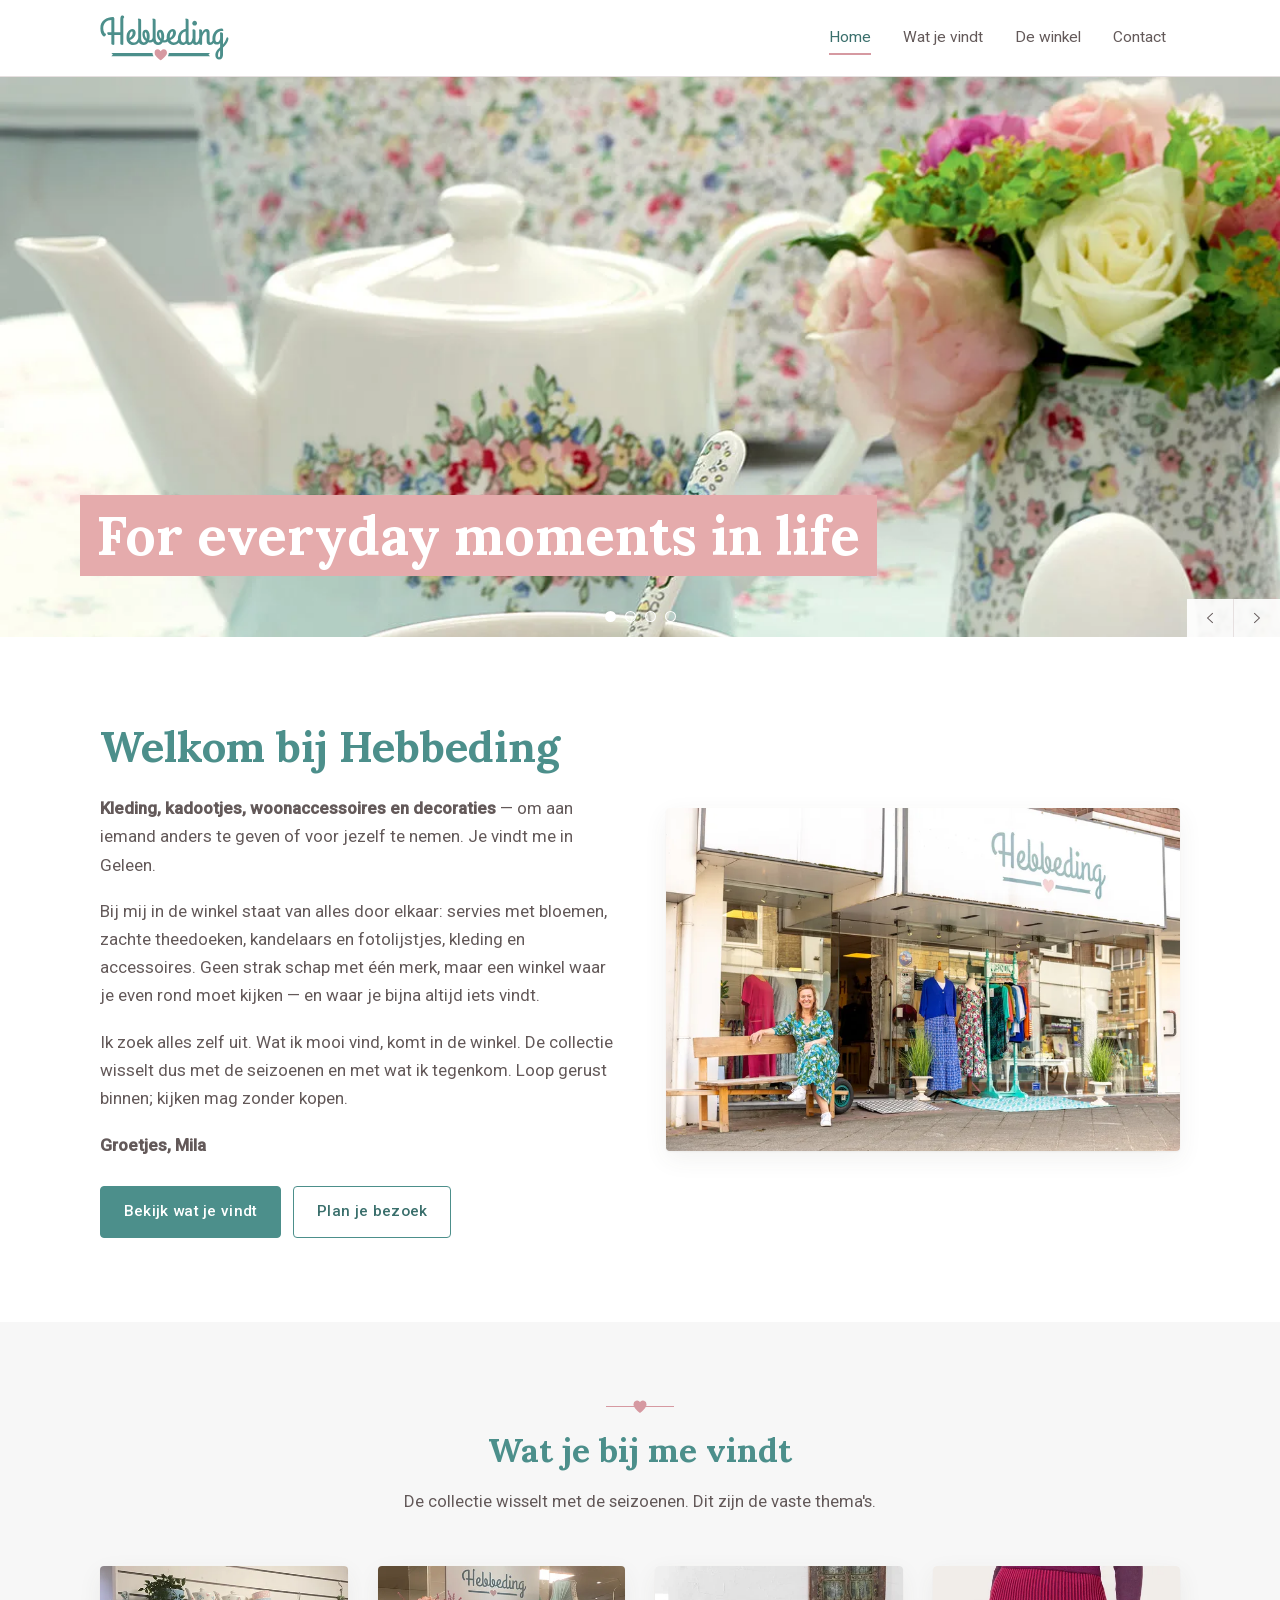
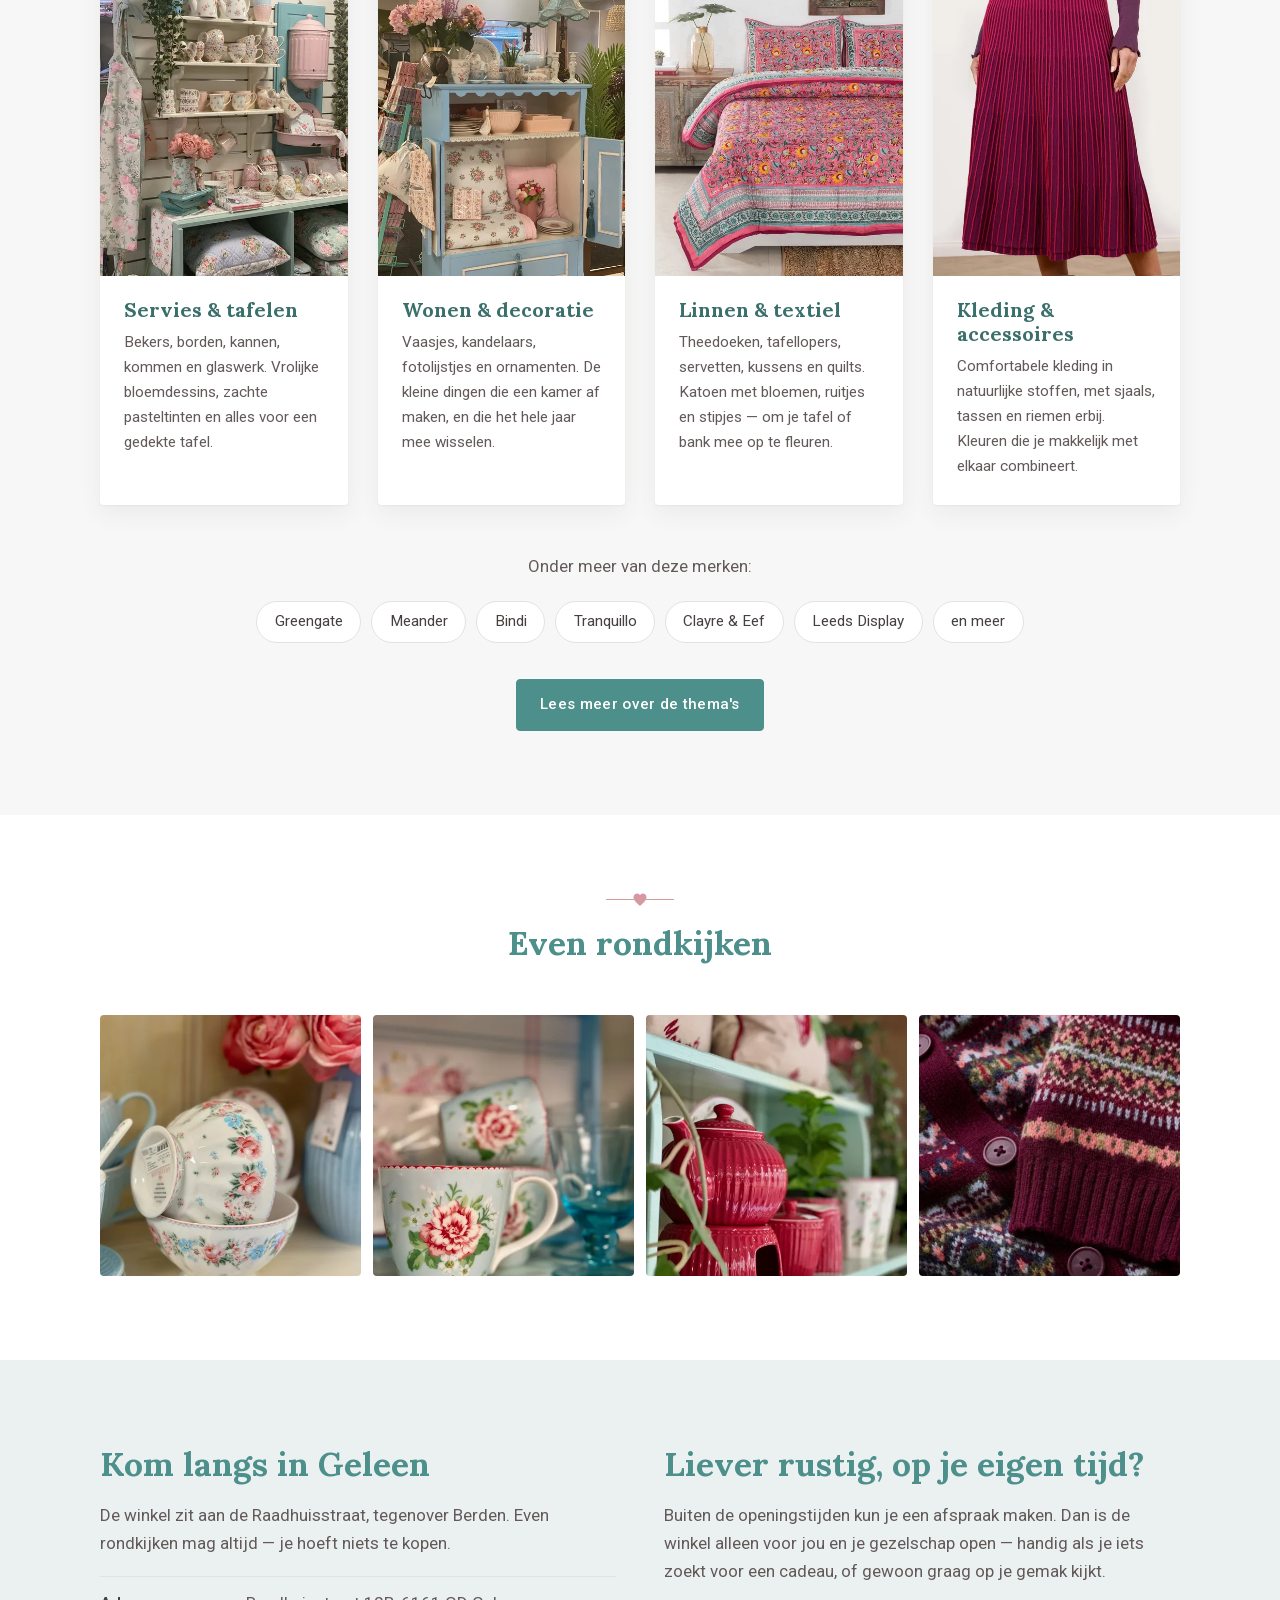
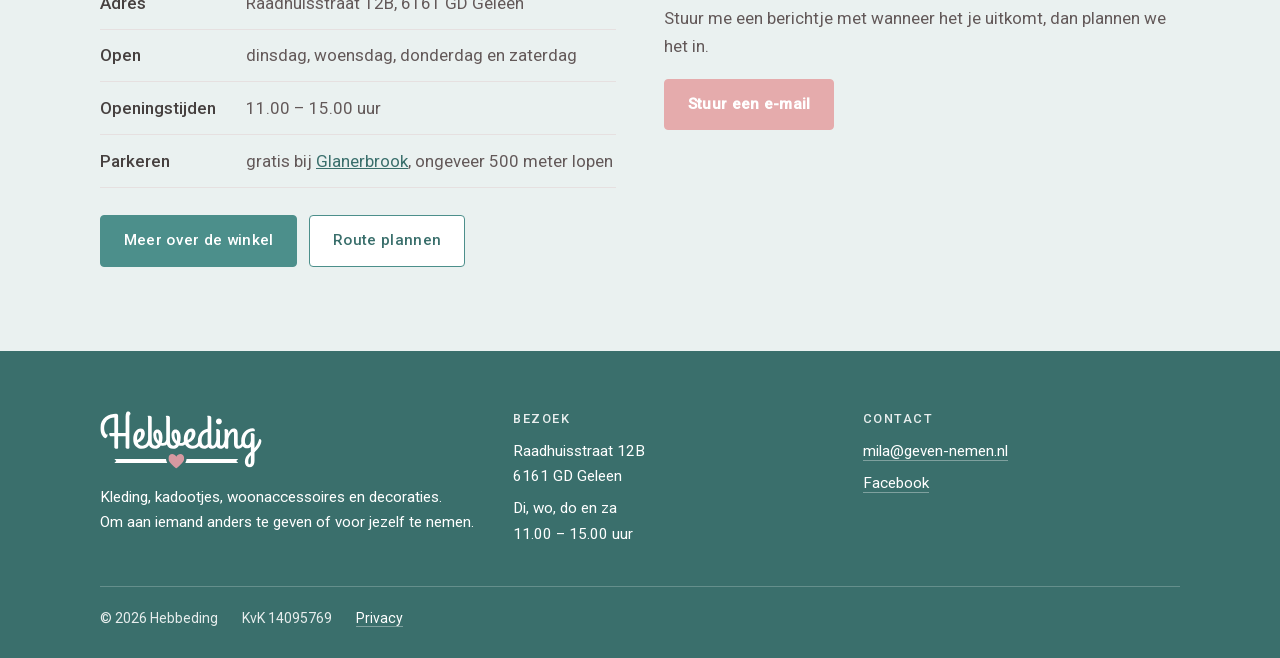
==== index.html @ 71a29a8f "Foto's uit de huidige winkel De foto van het oude pand is weg. In plaats daarvan de gevel met het He" ====
<!DOCTYPE html>
<html lang="nl">
<head>
<meta charset="utf-8">
<meta name="viewport" content="width=device-width, initial-scale=1">
<title>Hebbeding — cadeaus, wonen en kleding in Geleen</title>
<meta name="description" content="Hebbeding in Geleen: kleding, kadootjes, woonaccessoires en decoraties. Om aan iemand anders te geven of voor jezelf te nemen. Open dinsdag, woensdag, donderdag en zaterdag.">
<link rel="canonical" href="https://hebbeding.nu/">

<link rel="icon" href="assets/img/favicon.png" sizes="any">
<link rel="apple-touch-icon" href="assets/img/apple-touch-icon.png">
<meta name="theme-color" content="#4c8f8b">

<meta property="og:type" content="website">
<meta property="og:site_name" content="Hebbeding">
<meta property="og:locale" content="nl_NL">
<meta property="og:title" content="Hebbeding — cadeaus, wonen en kleding in Geleen">
<meta property="og:description" content="Kleding, kadootjes, woonaccessoires en decoraties. Om aan iemand anders te geven of voor jezelf te nemen.">
<meta property="og:url" content="https://hebbeding.nu/">
<meta property="og:image" content="https://hebbeding.nu/assets/img/og-image.jpg">
<meta name="twitter:card" content="summary_large_image">

<link rel="preload" href="assets/fonts/lora-latin.woff2" as="font" type="font/woff2" crossorigin>
<link rel="preload" href="assets/fonts/roboto-latin.woff2" as="font" type="font/woff2" crossorigin>
<link rel="stylesheet" href="assets/css/style.css">
</head>
<body>

<a class="overslaan" href="#inhoud">Naar de inhoud</a>

<header class="site-header">
  <div class="wrap header-inner">
    <a class="logo" href="index.html">
      <img src="assets/img/logo.svg" width="129" height="46" alt="Hebbeding">
    </a>

    <button class="menu-knop" type="button" aria-expanded="false" aria-controls="hoofdmenu">
      <svg width="26" height="26" viewBox="0 0 26 26" fill="none" stroke="currentColor" stroke-width="1.8" aria-hidden="true">
        <path d="M4 7h18M4 13h18M4 19h18"/>
      </svg>
      <span class="sr-only">Menu</span>
    </button>

    <nav class="hoofdmenu" id="hoofdmenu" aria-label="Hoofdmenu">
      <ul>
        <li><a href="index.html" aria-current="page">Home</a></li>
        <li><a href="themas.html">Wat je vindt</a></li>
        <li><a href="winkel.html">De winkel</a></li>
        <li><a href="winkel.html#contact">Contact</a></li>
      </ul>
    </nav>
  </div>
</header>

<main id="inhoud">

  <!-- ============ Carrousel ============ -->
  <section class="carrousel" id="carrousel" aria-label="Sfeerbeelden uit de winkel">
    <div class="carrousel__spoor">
      <div class="carrousel__dia is-actief" aria-hidden="false">
        <img src="assets/img/dia1-1240.webp"
             srcset="assets/img/dia1-640.webp 640w,
                     assets/img/dia1-1000.webp 1000w,
                     assets/img/dia1-1240.webp 1240w"
             sizes="100vw" width="1240" height="560" fetchpriority="high"
             alt="Theepot en kan met bloemdessin, met rozen op tafel">
        <div class="carrousel__tekst"><div>
          <p class="carrousel__uitspraak">For everyday moments in life</p>
        </div></div>
      </div>
      <div class="carrousel__dia" aria-hidden="true">
        <img src="assets/img/dia2-1240.webp"
             srcset="assets/img/dia2-640.webp 640w,
                     assets/img/dia2-1000.webp 1000w,
                     assets/img/dia2-1240.webp 1240w"
             sizes="100vw" width="1240" height="560"
             alt="Bed met een quilt vol roze bloemen, met bijpassende kussens">
        <div class="carrousel__tekst"><div>
          <p class="carrousel__uitspraak">Slow down time</p>
        </div></div>
      </div>
      <div class="carrousel__dia" aria-hidden="true">
        <img src="assets/img/dia3-1240.webp"
             srcset="assets/img/dia3-640.webp 640w,
                     assets/img/dia3-1000.webp 1000w,
                     assets/img/dia3-1240.webp 1240w"
             sizes="100vw" width="1240" height="560"
             alt="Gedekte tafel met bloemenservies, glazen en een theepot">
        <div class="carrousel__tekst"><div>
          <p class="carrousel__uitspraak">Inspire love and sharing</p>
        </div></div>
      </div>
      <div class="carrousel__dia" aria-hidden="true">
        <img src="assets/img/dia4-1240.webp"
             srcset="assets/img/dia4-640.webp 640w,
                     assets/img/dia4-1000.webp 1000w,
                     assets/img/dia4-1240.webp 1240w"
             sizes="100vw" width="1240" height="560"
             alt="Theepot en beker met rozen tussen bloeiende rozen in de tuin">
        <div class="carrousel__tekst"><div>
          <p class="carrousel__uitspraak">Made with love</p>
        </div></div>
      </div>
    </div>

    <div class="carrousel__bolletjes" role="tablist" aria-label="Kies een beeld"></div>

    <div class="carrousel__knoppen">
      <button class="carrousel__knop" type="button" data-carrousel="vorige">
        <svg viewBox="0 0 32 32" aria-hidden="true"><path d="M24.333 28.205l-1.797 1.684L7.666 16l14.87-13.889 1.797 1.675L11.269 16z"/></svg>
        <span class="sr-only">Vorige</span>
      </button>
      <button class="carrousel__knop" type="button" data-carrousel="volgende">
        <svg viewBox="0 0 32 32" aria-hidden="true"><path d="M7.667 3.795l1.797-1.684L24.334 16 9.464 29.889l-1.797-1.675L20.731 16z"/></svg>
        <span class="sr-only">Volgende</span>
      </button>
    </div>
  </section>
  <!-- ============ Welkom ============ -->
  <section class="sectie sectie--wit">
    <div class="wrap">
      <div class="duo">
        <div class="duo-tekst">
          <h1>Welkom bij Hebbeding</h1>
          <p><strong>Kleding, kadootjes, woonaccessoires en decoraties</strong> — om aan
             iemand anders te geven of voor jezelf te nemen. Je vindt me in Geleen.</p>
          <p>Bij mij in de winkel staat van alles door elkaar: servies met bloemen,
             zachte theedoeken, kandelaars en fotolijstjes, kleding en accessoires.
             Geen strak schap met één merk, maar een winkel waar je even rond moet
             kijken — en waar je bijna altijd iets vindt.</p>
          <p>Ik zoek alles zelf uit. Wat ik mooi vind, komt in de winkel. De
             collectie wisselt dus met de seizoenen en met wat ik tegenkom.
             Loop gerust binnen; kijken mag zonder kopen.</p>
          <p><strong>Groetjes, Mila</strong></p>
          <div class="knoppenrij" style="margin-top: 1.6em;">
            <a class="knop" href="themas.html">Bekijk wat je vindt</a>
            <a class="knop knop--licht" href="winkel.html">Plan je bezoek</a>
          </div>
        </div>
        <div class="duo-beeld">
          <img src="assets/img/winkel-gevel-800.webp"
               srcset="assets/img/winkel-gevel-480.webp 480w,
                       assets/img/winkel-gevel-800.webp 800w,
                       assets/img/winkel-gevel-1240.webp 1240w"
               sizes="(min-width: 781px) 45vw, 92vw" width="800" height="533" loading="lazy"
               alt="De winkel van buiten, met Hebbeding boven de etalage en Mila op het bankje ervoor">
        </div>
      </div>
    </div>
  </section>

  <!-- ============ Thema's ============ -->
  <section class="sectie">
    <div class="wrap">
      <div class="sectie-kop">
        <span class="streep"></span>
        <h2>Wat je bij me vindt</h2>
        <p>De collectie wisselt met de seizoenen. Dit zijn de vaste thema's.</p>
      </div>

      <div class="themas">
        <article class="thema">
          <img src="assets/img/thema-servies-800.webp"
               srcset="assets/img/thema-servies-480.webp 480w, assets/img/thema-servies-800.webp 800w"
               sizes="(min-width: 1000px) 260px, (min-width: 600px) 45vw, 92vw"
               width="800" height="1000" loading="lazy"
               alt="Schappen vol servies in de winkel: bekers, kannen, schalen en schorten">
          <div class="thema-tekst">
            <h3>Servies &amp; tafelen</h3>
            <p>Bekers, borden, kannen, kommen en glaswerk. Vrolijke bloemdessins,
               zachte pasteltinten en alles voor een gedekte tafel.</p>
          </div>
        </article>

        <article class="thema">
          <img src="assets/img/thema-wonen-800.webp"
               srcset="assets/img/thema-wonen-480.webp 480w, assets/img/thema-wonen-800.webp 800w"
               sizes="(min-width: 1000px) 260px, (min-width: 600px) 45vw, 92vw"
               width="800" height="1000" loading="lazy"
               alt="Lichtblauw kastje met kussens, servies en een boeket bloemen">
          <div class="thema-tekst">
            <h3>Wonen &amp; decoratie</h3>
            <p>Vaasjes, kandelaars, fotolijstjes en ornamenten. De kleine dingen
               die een kamer af maken, en die het hele jaar mee wisselen.</p>
          </div>
        </article>

        <article class="thema">
          <img src="assets/img/thema-textiel-800.webp"
               srcset="assets/img/thema-textiel-480.webp 480w, assets/img/thema-textiel-800.webp 800w"
               sizes="(min-width: 1000px) 260px, (min-width: 600px) 45vw, 92vw"
               width="800" height="1000" loading="lazy"
               alt="Bed met een quilt vol roze bloemen, met bijpassende kussens">
          <div class="thema-tekst">
            <h3>Linnen &amp; textiel</h3>
            <p>Theedoeken, tafellopers, servetten, kussens en quilts. Katoen met
               bloemen, ruitjes en stipjes — om je tafel of bank mee op te fleuren.</p>
          </div>
        </article>

        <article class="thema">
          <img src="assets/img/thema-kleding-800.webp"
               srcset="assets/img/thema-kleding-480.webp 480w, assets/img/thema-kleding-800.webp 800w"
               sizes="(min-width: 1000px) 260px, (min-width: 600px) 45vw, 92vw"
               width="800" height="1000" loading="lazy"
               alt="Lange bordeauxrode plissérok met een trui erboven">
          <div class="thema-tekst">
            <h3>Kleding &amp; accessoires</h3>
            <p>Comfortabele kleding in natuurlijke stoffen, met sjaals, tassen en
               riemen erbij. Kleuren die je makkelijk met elkaar combineert.</p>
          </div>
        </article>
      </div>

      <div class="sectie-kop" style="margin-top: 48px; margin-bottom: 20px;">
        <p>Onder meer van deze merken:</p>
      </div>
      <ul class="merken">
        <li>Greengate</li>
        <li>Meander</li>
        <li>Bindi</li>
        <li>Tranquillo</li>
        <li>Clayre &amp; Eef</li>
        <li>Leeds Display</li>
        <li>en meer</li>
      </ul>

      <p class="midden" style="margin-top: 36px;">
        <a class="knop" href="themas.html">Lees meer over de thema's</a>
      </p>
    </div>
  </section>

  <!-- ============ Sfeerstrip ============ -->
  <section class="sectie sectie--wit">
    <div class="wrap">
      <div class="sectie-kop">
        <span class="streep"></span>
        <h2>Even rondkijken</h2>
      </div>
      <div class="strip">
        <img src="assets/img/sfeer-kommen-800.webp"
             srcset="assets/img/sfeer-kommen-480.webp 480w, assets/img/sfeer-kommen-800.webp 800w"
             sizes="(min-width: 900px) 260px, 45vw" width="800" height="800" loading="lazy"
             alt="Kommen met een rozendessin op een schap in de winkel">
        <img src="assets/img/sfeer-kopje-800.webp"
             srcset="assets/img/sfeer-kopje-480.webp 480w, assets/img/sfeer-kopje-800.webp 800w"
             sizes="(min-width: 900px) 260px, 45vw" width="800" height="800" loading="lazy"
             alt="Beker met een grote roos erop, naast blauw glaswerk">
        <img src="assets/img/sfeer-theepot-800.webp"
             srcset="assets/img/sfeer-theepot-480.webp 480w, assets/img/sfeer-theepot-800.webp 800w"
             sizes="(min-width: 900px) 260px, 45vw" width="800" height="800" loading="lazy"
             alt="Felroze theepot op een schap, met een plant ernaast">
        <img src="assets/img/sfeer-vest-800.webp"
             srcset="assets/img/sfeer-vest-480.webp 480w, assets/img/sfeer-vest-800.webp 800w"
             sizes="(min-width: 900px) 260px, 45vw" width="800" height="800" loading="lazy"
             alt="Gebreid vest in bordeaux met een gekleurd Noors motief">
      </div>
    </div>
  </section>

  <!-- ============ Bezoek ============ -->
  <section class="sectie sectie--groen" id="bezoek">
    <div class="wrap">
      <div class="bezoek">
        <div>
          <h2>Kom langs in Geleen</h2>
          <p>De winkel zit aan de Raadhuisstraat, tegenover Berden. Even rondkijken
             mag altijd — je hoeft niets te kopen.</p>
          <ul class="gegevens">
            <li><b>Adres</b> <span>Raadhuisstraat 12B, 6161 GD Geleen</span></li>
            <li><b>Open</b> <span>dinsdag, woensdag, donderdag en zaterdag</span></li>
            <li><b>Openingstijden</b> <span>11.00 – 15.00 uur</span></li>
            <li><b>Parkeren</b> <span>gratis bij
                <a href="https://www.google.com/maps/search/?api=1&amp;query=50.966081%2C5.831858"
                   target="_blank" rel="noopener">Glanerbrook</a>,
                ongeveer 500 meter lopen</span></li>
          </ul>
          <div class="knoppenrij">
            <a class="knop" href="winkel.html">Meer over de winkel</a>
            <a class="knop knop--licht" href="https://www.google.com/maps/search/?api=1&amp;query=Raadhuisstraat+12B+6161+GD+Geleen"
               target="_blank" rel="noopener">Route plannen</a>
          </div>
        </div>

        <div>
          <h2>Liever rustig, op je eigen tijd?</h2>
          <p>Buiten de openingstijden kun je een afspraak maken. Dan is de winkel
             alleen voor jou en je gezelschap open — handig als je iets zoekt voor
             een cadeau, of gewoon graag op je gemak kijkt.</p>
          <p>Stuur me een berichtje met wanneer het je uitkomt, dan plannen we het in.</p>
          <div class="knoppenrij">
            <a class="knop knop--roze" href="mailto:mila@geven-nemen.nl">Stuur een e-mail</a>
          </div>
        </div>
      </div>
    </div>
  </section>

</main>

<footer class="site-footer">
  <div class="wrap">
    <div class="footer-grid">
      <div>
        <p class="footer-logo">
          <img src="assets/img/logo-wit.svg" width="162" height="58" alt="Hebbeding">
        </p>
        <p>Kleding, kadootjes, woonaccessoires en decoraties.<br>
           Om aan iemand anders te geven of voor jezelf te nemen.</p>
      </div>

      <div>
        <h2>Bezoek</h2>
        <ul>
          <li>Raadhuisstraat 12B<br>6161 GD Geleen</li>
          <li>Di, wo, do en za<br>11.00 – 15.00 uur</li>
        </ul>
      </div>

      <div>
        <h2>Contact</h2>
        <ul>
          <li><a href="mailto:mila@geven-nemen.nl">mila@geven-nemen.nl</a></li>
          <li><a href="https://www.facebook.com/webshop.geven.nemen/" target="_blank" rel="noopener">Facebook</a></li>
          <!-- TODO Gerard: WhatsApp-knop. Vul het nummer in (landcode zonder + en zonder streepjes,
               bijv. 31612345678) en haal de commentaartekens weg.
          <li><a href="https://wa.me/31XXXXXXXXX">WhatsApp</a></li>
          -->
          <!-- TODO Gerard: Instagram. Vul de gebruikersnaam in en haal de commentaartekens weg.
          <li><a href="https://www.instagram.com/GEBRUIKERSNAAM/" target="_blank" rel="noopener">Instagram</a></li>
          -->
        </ul>
      </div>
    </div>

    <div class="footer-onder">
      <span>&copy; <span id="jaar">2026</span> Hebbeding</span>
      <span>KvK 14095769</span>
      <span><a href="privacy.html">Privacy</a></span>
    </div>
  </div>
</footer>

<script src="assets/js/menu.js"></script>

<script type="application/ld+json">
{
  "@context": "https://schema.org",
  "@type": "Store",
  "name": "Hebbeding",
  "description": "Kleding, kadootjes, woonaccessoires en decoraties in Geleen.",
  "url": "https://hebbeding.nu/",
  "image": "https://hebbeding.nu/assets/img/og-image.jpg",
  "logo": "https://hebbeding.nu/assets/img/logo.png",
  "email": "mila@geven-nemen.nl",
  "address": {
    "@type": "PostalAddress",
    "streetAddress": "Raadhuisstraat 12B",
    "addressLocality": "Geleen",
    "postalCode": "6161 GD",
    "addressRegion": "Limburg",
    "addressCountry": "NL"
  },
  "openingHoursSpecification": [{
    "@type": "OpeningHoursSpecification",
    "dayOfWeek": ["Tuesday", "Wednesday", "Thursday", "Saturday"],
    "opens": "11:00",
    "closes": "15:00"
  }],
  "sameAs": ["https://www.facebook.com/webshop.geven.nemen/"]
}
</script>

</body>
</html>
---- assets/css/style.css ----
/* ============================================================
   Hebbeding — stijl
   De kleuren en lettertypes staan hieronder bij elkaar.
   Wil je een kleur wijzigen? Pas hem hier één keer aan.
   ============================================================ */

:root {
  /* Merkkleuren, overgenomen uit het originele logo-bestand (fullcolor.pdf).
     Pantone 7475C = groen, Pantone 5015C = roze.
     De "donker" varianten zijn er voor tekst en knoppen: op de merkkleuren zelf
     is witte tekst te licht om goed leesbaar te zijn. */
  --groen:         #4c8f8b;   /* merkgroen — grote koppen, vlakken, het logo   */
  --groen-donker:  #3a6f6c;   /* knoppen, voettekst, links, kleine tekst       */
  --groen-licht:   #eaf1f0;
  --roze:          #d699a1;   /* merkroze — hartjes, streepjes, accenten       */
  --roze-donker:   #a85258;   /* link-hover en de focusrand                    */
  --roze-band:     #e5abac;   /* roze balk achter de uitspraken — zoals de oude winkel */
  --roze-licht:    #fbf2f3;
  --tekst:         #635959;
  --tekst-sterk:   #46403f;
  --wit:           #ffffff;
  --achtergrond:   #f7f7f7;
  --lijn:          #e6e0e0;

  --serif:  "Lora", Georgia, "Times New Roman", serif;
  --sans:   "Roboto", -apple-system, BlinkMacSystemFont, "Helvetica Neue", Arial, sans-serif;

  --breed:  1120px;
  --rand:   4px;
  --schaduw: 0 1px 2px rgba(70, 64, 63, .05), 0 8px 24px rgba(70, 64, 63, .07);
}

/* --- lettertypes (lokaal, geen externe verzoeken) --------- */
@font-face {
  font-family: 'Lora';
  font-style: normal;
  font-weight: 400 700;
  font-display: swap;
  src: url(../fonts/lora-latin-ext.woff2) format('woff2');
  unicode-range: U+0100-02BA, U+02BD-02C5, U+02C7-02CC, U+02CE-02D7, U+02DD-02FF, U+0304, U+0308, U+0329, U+1D00-1DBF, U+1E00-1E9F, U+1EF2-1EFF, U+2020, U+20A0-20AB, U+20AD-20C0, U+2113, U+2C60-2C7F, U+A720-A7FF;
}
@font-face {
  font-family: 'Lora';
  font-style: normal;
  font-weight: 400 700;
  font-display: swap;
  src: url(../fonts/lora-latin.woff2) format('woff2');
  unicode-range: U+0000-00FF, U+0131, U+0152-0153, U+02BB-02BC, U+02C6, U+02DA, U+02DC, U+0304, U+0308, U+0329, U+2000-206F, U+20AC, U+2122, U+2191, U+2193, U+2212, U+2215, U+FEFF, U+FFFD;
}
@font-face {
  font-family: 'Roboto';
  font-style: normal;
  font-weight: 400 500;
  font-display: swap;
  src: url(../fonts/roboto-latin-ext.woff2) format('woff2');
  unicode-range: U+0100-02BA, U+02BD-02C5, U+02C7-02CC, U+02CE-02D7, U+02DD-02FF, U+0304, U+0308, U+0329, U+1D00-1DBF, U+1E00-1E9F, U+1EF2-1EFF, U+2020, U+20A0-20AB, U+20AD-20C0, U+2113, U+2C60-2C7F, U+A720-A7FF;
}
@font-face {
  font-family: 'Roboto';
  font-style: normal;
  font-weight: 400 500;
  font-display: swap;
  src: url(../fonts/roboto-latin.woff2) format('woff2');
  unicode-range: U+0000-00FF, U+0131, U+0152-0153, U+02BB-02BC, U+02C6, U+02DA, U+02DC, U+0304, U+0308, U+0329, U+2000-206F, U+20AC, U+2122, U+2191, U+2193, U+2212, U+2215, U+FEFF, U+FFFD;
}

/* --- basis ------------------------------------------------ */
*, *::before, *::after { box-sizing: border-box; }

html { -webkit-text-size-adjust: 100%; scroll-behavior: smooth; }
@media (prefers-reduced-motion: reduce) { html { scroll-behavior: auto; } }

/* --- overgang tussen pagina's ------------------------------
   Kom je op een pagina, dan schuift de inhoud van onderen omhoog en
   verschijnt hij. Klik je door naar een andere pagina, dan schuift hij
   omhoog weg (dat laatste regelt menu.js). De koptekst blijft staan.
   Zonder JavaScript krijg je nog steeds de binnenkomst-animatie.
   --------------------------------------------------------- */
@keyframes pagina-erin  { from { opacity: 0; transform: translateY(24px); } }
@keyframes pagina-eruit { to   { opacity: 0; transform: translateY(-16px); } }

main { animation: pagina-erin 300ms cubic-bezier(0, 0, .2, 1) both; }
main.pagina-eruit { animation: pagina-eruit 180ms cubic-bezier(.4, 0, 1, 1) both; }

/* Wie in zijn systeem heeft staan dat animaties uit moeten: geen beweging. */
@media (prefers-reduced-motion: reduce) {
  main, main.pagina-eruit { animation: none; }
}

body {
  margin: 0;
  background: var(--achtergrond);
  color: var(--tekst);
  font-family: var(--sans);
  font-size: 17px;
  line-height: 1.65;
  -webkit-font-smoothing: antialiased;
}

img { max-width: 100%; height: auto; display: block; }

h1, h2, h3 {
  font-family: var(--serif);
  color: var(--groen);
  font-weight: 700;          /* de warme, ronde Lora — net als op de oude winkel */
  line-height: 1.2;
  margin: 0 0 .5em;
}
h1 { font-size: clamp(1.9rem, 1.35rem + 2.2vw, 2.7rem); }
h2 { font-size: clamp(1.55rem, 1.25rem + 1.3vw, 2.1rem); }
h3 { font-size: 1.25rem; color: var(--tekst-sterk); }

p { margin: 0 0 1.1em; }
p:last-child { margin-bottom: 0; }

a { color: var(--groen-donker); }
a:hover { color: var(--roze-donker); }

:focus-visible {
  outline: 3px solid var(--roze-donker);
  outline-offset: 2px;
  border-radius: 2px;
}

.wrap {
  width: 100%;
  max-width: var(--breed);
  margin-inline: auto;
  padding-inline: 20px;
}

.sr-only {
  position: absolute; width: 1px; height: 1px; padding: 0; margin: -1px;
  overflow: hidden; clip: rect(0 0 0 0); white-space: nowrap; border: 0;
}

.overslaan {
  position: absolute; left: 12px; top: -60px;
  background: var(--groen); color: #fff; padding: 10px 16px;
  border-radius: var(--rand); z-index: 100; transition: top .15s;
}
.overslaan:focus { top: 12px; color: #fff; }

/* --- knoppen ---------------------------------------------- */
.knop {
  display: inline-flex; align-items: center; gap: .5em;
  font-family: var(--sans); font-size: .95rem; font-weight: 500;
  letter-spacing: .02em;
  padding: .8em 1.5em;
  border: 1px solid var(--groen);
  border-radius: var(--rand);
  background: var(--groen);
  color: #fff;
  text-decoration: none;
  cursor: pointer;
  transition: background .15s, border-color .15s, color .15s;
}
.knop:hover { background: var(--groen-donker); border-color: var(--groen-donker); color: #fff; }

.knop--licht { background: #fff; color: var(--groen-donker); }
.knop--licht:hover { background: var(--groen-licht); color: var(--groen-donker); border-color: var(--groen-donker); }

/* Zelfde roze als de balk in de carrousel. Witte letters op dit lichte roze
   geven weinig contrast, daarom staan ze vet. */
.knop--roze {
  background: var(--roze-band);
  border-color: var(--roze-band);
  color: #fff;
  font-weight: 700;
}
.knop--roze:hover { background: #d98486; border-color: #d98486; color: #fff; }

/* --- header ----------------------------------------------- */
.site-header {
  background: var(--wit);
  border-bottom: 1px solid var(--lijn);
  position: sticky; top: 0; z-index: 50;
}
.header-inner {
  display: flex; align-items: center; justify-content: space-between;
  gap: 16px;
  min-height: 76px;
}
.logo img { width: auto; height: 46px; }

.menu-knop {
  display: none;
  background: none; border: 0; padding: 8px;
  color: var(--groen); cursor: pointer;
  font: inherit;
}
.menu-knop svg { display: block; }

.hoofdmenu ul {
  display: flex; align-items: center; gap: 4px;
  list-style: none; margin: 0; padding: 0;
}
.hoofdmenu a {
  display: block;
  padding: .6em .9em;
  color: var(--tekst);
  text-decoration: none;
  font-size: .97rem;
  border-radius: var(--rand);
  transition: color .15s, background .15s;
}
.hoofdmenu a:hover { color: var(--groen-donker); background: var(--groen-licht); }
.hoofdmenu a[aria-current="page"] { color: var(--groen-donker); position: relative; }
.hoofdmenu a[aria-current="page"]::after {
  content: "";
  position: absolute; left: .9em; right: .9em; bottom: .3em;
  height: 2px; background: var(--roze);
}

@media (max-width: 780px) {
  .menu-knop { display: block; }
  .hoofdmenu {
    display: none;
    position: absolute; left: 0; right: 0; top: 100%;
    background: var(--wit);
    border-bottom: 1px solid var(--lijn);
    box-shadow: var(--schaduw);
  }
  .hoofdmenu.open { display: block; }
  .hoofdmenu ul { flex-direction: column; align-items: stretch; gap: 0; padding: 8px 20px 16px; }
  .hoofdmenu a { padding: .85em .6em; border-bottom: 1px solid var(--lijn); border-radius: 0; }
  .hoofdmenu li:last-child a { border-bottom: 0; }
  .hoofdmenu a[aria-current="page"]::after { display: none; }
  .hoofdmenu a[aria-current="page"] { background: var(--groen-licht); }
}

/* --- carrousel -------------------------------------------
   Nagebouwd naar de diavoorstelling van de oude Shopify-winkel:
   een foto op volle breedte met de uitspraak in een roze balk.
   De balk loopt per regel mee dankzij box-decoration-break.
   --------------------------------------------------------- */
.carrousel {
  position: relative;
  background: var(--groen-licht);
  overflow: hidden;
}
.carrousel__spoor {
  position: relative;
  height: clamp(300px, 45vw, 560px);
}
.carrousel__dia {
  position: absolute; inset: 0;
  opacity: 0;
  transition: opacity .8s cubic-bezier(.44, .13, .48, .87);
  pointer-events: none;
}
.carrousel__dia.is-actief { opacity: 1; pointer-events: auto; }
.carrousel__dia img {
  width: 100%; height: 100%;
  object-fit: cover; object-position: center top;
}

/* Zonder JavaScript blijft de eerste dia gewoon staan. */
.carrousel:not(.is-klaar) .carrousel__dia:first-child { opacity: 1; }

.carrousel__tekst {
  position: absolute; left: 0; right: 0; bottom: clamp(30px, 5vw, 66px);
  padding-inline: 20px;
}
.carrousel__tekst > div { width: 100%; max-width: var(--breed); margin-inline: auto; }

.carrousel__uitspraak {
  display: inline;
  margin: 0;
  font-family: var(--serif);
  font-weight: 700;
  font-size: clamp(1.7rem, 1rem + 3vw, 3.4rem);
  line-height: 1.35;
  color: #fff;
  background-color: var(--roze-band);
  padding: .1em .3em;
  box-decoration-break: clone;
  -webkit-box-decoration-break: clone;
  opacity: 0;
  transform: translateY(40px);
  transition: opacity .6s cubic-bezier(.44, .13, .48, .87) .3s,
              transform .6s cubic-bezier(.44, .13, .48, .87) .3s;
}
.carrousel__dia.is-actief .carrousel__uitspraak { opacity: 1; transform: translateY(0); }

/* --- bediening --- */
.carrousel__knoppen { position: absolute; right: 0; bottom: 0; display: flex; }
.carrousel__knop {
  border: 0; cursor: pointer;
  background: rgba(255, 255, 255, .92);
  color: var(--tekst);
  padding: 13px 17px;
  font: inherit; line-height: 1;
  display: flex; align-items: center;
  transition: background .15s;
}
.carrousel__knop:hover { background: #fff; }
.carrousel__knop + .carrousel__knop { border-left: 1px solid var(--lijn); }
.carrousel__knop svg { display: block; width: 12px; height: 12px; fill: currentColor; }

.carrousel__bolletjes {
  position: absolute; left: 0; right: 0; bottom: 15px;
  display: flex; justify-content: center; gap: 9px;
  padding-inline: 20px;
}
.carrousel__bol {
  width: 11px; height: 11px; padding: 0;
  border: 1px solid rgba(255, 255, 255, .95);
  border-radius: 50%;
  background: rgba(255, 255, 255, .3);
  cursor: pointer;
  transition: background .15s;
}
.carrousel__bol[aria-current="true"] { background: #fff; }

@media (prefers-reduced-motion: reduce) {
  .carrousel__dia, .carrousel__uitspraak { transition: none; }
  .carrousel__uitspraak { opacity: 1; transform: none; }
}

@media (max-width: 600px) {
  .carrousel__knoppen { display: none; }
  .carrousel__bolletjes { bottom: 11px; }
}

/* --- secties ---------------------------------------------- */
.sectie { padding-block: clamp(48px, 7vw, 84px); }
section[id] { scroll-margin-top: 92px; }   /* plakkende koptekst niet over de titel */
.sectie--wit { background: var(--wit); }
.sectie--groen { background: var(--groen-licht); }
.sectie--roze { background: var(--roze-licht); }

.sectie-kop { max-width: 620px; margin: 0 auto clamp(32px, 4vw, 52px); text-align: center; }
.sectie-kop p { font-size: 1.05rem; }

.streep {
  display: block; width: 68px; height: 0; margin: 0 auto 1.4em;
  border-top: 1px solid var(--roze);
  position: relative;
}
.streep::after {
  content: "";
  position: absolute; left: 50%; top: -7px;
  width: 14px; height: 14px; margin-left: -7px;
  background: var(--roze);
  clip-path: path("M7 13.5C2.4 9.6 .5 7 .5 4.6A3.6 3.6 0 0 1 7 2.4 3.6 3.6 0 0 1 13.5 4.6C13.5 7 11.6 9.6 7 13.5Z");
}

/* --- thema's ---------------------------------------------- */
.themas {
  display: grid;
  grid-template-columns: repeat(auto-fit, minmax(240px, 1fr));
  gap: clamp(20px, 2.4vw, 30px);
}
.thema {
  background: var(--wit);
  border-radius: var(--rand);
  overflow: hidden;
  box-shadow: var(--schaduw);
  display: flex; flex-direction: column;
}
.thema img { width: 100%; aspect-ratio: 4 / 5; object-fit: cover; }
.thema-tekst { padding: 22px 24px 26px; }
.thema h3 { margin-bottom: .4em; color: var(--groen-donker); font-family: var(--serif); }
.thema p { font-size: .95rem; margin: 0; }

/* --- tekst + beeld naast elkaar --------------------------- */
.duo {
  display: grid;
  grid-template-columns: 1fr;
  gap: clamp(28px, 4vw, 56px);
  align-items: center;
}
@media (min-width: 781px) {
  .duo { grid-template-columns: 1fr 1fr; }
  .duo--omgekeerd .duo-beeld { order: 2; }
}
.duo-beeld img {
  width: 100%;
  max-height: 520px;          /* staande foto's niet te hoog laten worden */
  object-fit: cover;
  border-radius: var(--rand);
  box-shadow: var(--schaduw);
}
.duo-tekst > :last-child { margin-bottom: 0; }

/* --- fotostrip -------------------------------------------- */
.strip {
  display: grid;
  grid-template-columns: repeat(auto-fit, minmax(180px, 1fr));
  gap: 12px;
}
.strip img {
  width: 100%; aspect-ratio: 1 / 1; object-fit: cover;
  border-radius: var(--rand);
}

/* --- bezoekblok ------------------------------------------- */
.bezoek {
  display: grid; grid-template-columns: 1fr; gap: clamp(28px, 4vw, 48px);
}
@media (min-width: 781px) { .bezoek { grid-template-columns: 1fr 1fr; } }

.gegevens { list-style: none; margin: 0 0 1.6em; padding: 0; }
.gegevens li {
  display: grid; grid-template-columns: 130px 1fr; gap: 4px 16px;
  padding: .7em 0;
  border-bottom: 1px solid var(--lijn);
}
.gegevens li:first-child { border-top: 1px solid var(--lijn); }
.gegevens dt, .gegevens b {
  font-weight: 500; color: var(--tekst-sterk);
}
@media (max-width: 480px) {
  .gegevens li { grid-template-columns: 1fr; }
}

.knoppenrij { display: flex; flex-wrap: wrap; gap: 12px; }

/* --- opsomming met hartjes -------------------------------- */
.lijst { list-style: none; margin: 0 0 1.1em; padding: 0; }
.lijst li {
  position: relative; padding-left: 1.6em; margin-bottom: .45em;
}
.lijst li::before {
  content: ""; position: absolute; left: 0; top: .55em;
  width: 11px; height: 11px; background: var(--roze);
  clip-path: path("M5.5 10.6C1.9 7.5 .4 5.5 .4 3.6A2.8 2.8 0 0 1 5.5 1.9 2.8 2.8 0 0 1 10.6 3.6C10.6 5.5 9.1 7.5 5.5 10.6Z");
}

/* --- merken ----------------------------------------------- */
.merken {
  display: flex; flex-wrap: wrap; gap: 10px; justify-content: center;
  list-style: none; margin: 0; padding: 0;
}
.merken li {
  background: var(--wit);
  border: 1px solid var(--lijn);
  border-radius: 999px;
  padding: .5em 1.15em;
  font-size: .95rem;
  color: var(--tekst-sterk);
}

/* --- footer ----------------------------------------------- */
.site-footer {
  background: var(--groen-donker);
  color: #fff;
  padding-block: clamp(40px, 5vw, 60px) 28px;
  font-size: .95rem;
}
.site-footer a { color: #fff; text-decoration: none; border-bottom: 1px solid rgba(255,255,255,.35); }
.site-footer a:hover { color: #fff; border-bottom-color: #fff; }
.footer-grid {
  display: grid; grid-template-columns: 1fr; gap: 32px;
  padding-bottom: 32px;
}
@media (min-width: 640px) { .footer-grid { grid-template-columns: 1.2fr 1fr 1fr; } }
.site-footer h2 {
  font-family: var(--sans); font-size: .8rem; font-weight: 500;
  letter-spacing: .12em; text-transform: uppercase;
  color: rgba(255,255,255,.88); margin-bottom: 1em;
}
.site-footer ul { list-style: none; margin: 0; padding: 0; }
.site-footer li { margin-bottom: .5em; }
.footer-logo img { height: 58px; width: auto; margin-bottom: 16px; }
.footer-onder {
  border-top: 1px solid rgba(255,255,255,.22);
  padding-top: 20px;
  display: flex; flex-wrap: wrap; gap: 8px 24px;
  font-size: .88rem; color: rgba(255,255,255,.88);
}
.footer-onder a { color: #fff; }

/* --- losse pagina's --------------------------------------- */
.paginakop {
  background: var(--groen-licht);
  padding-block: clamp(40px, 6vw, 68px);
  text-align: center;
}
.paginakop p { max-width: 620px; margin-inline: auto; font-size: 1.05rem; }

.prose { max-width: 720px; margin-inline: auto; }
.prose h2 { margin-top: 1.8em; }
.prose h2:first-child { margin-top: 0; }
.prose h3 { margin-top: 1.6em; }
.prose ul { padding-left: 1.2em; }
.prose li { margin-bottom: .4em; }

.midden { text-align: center; }
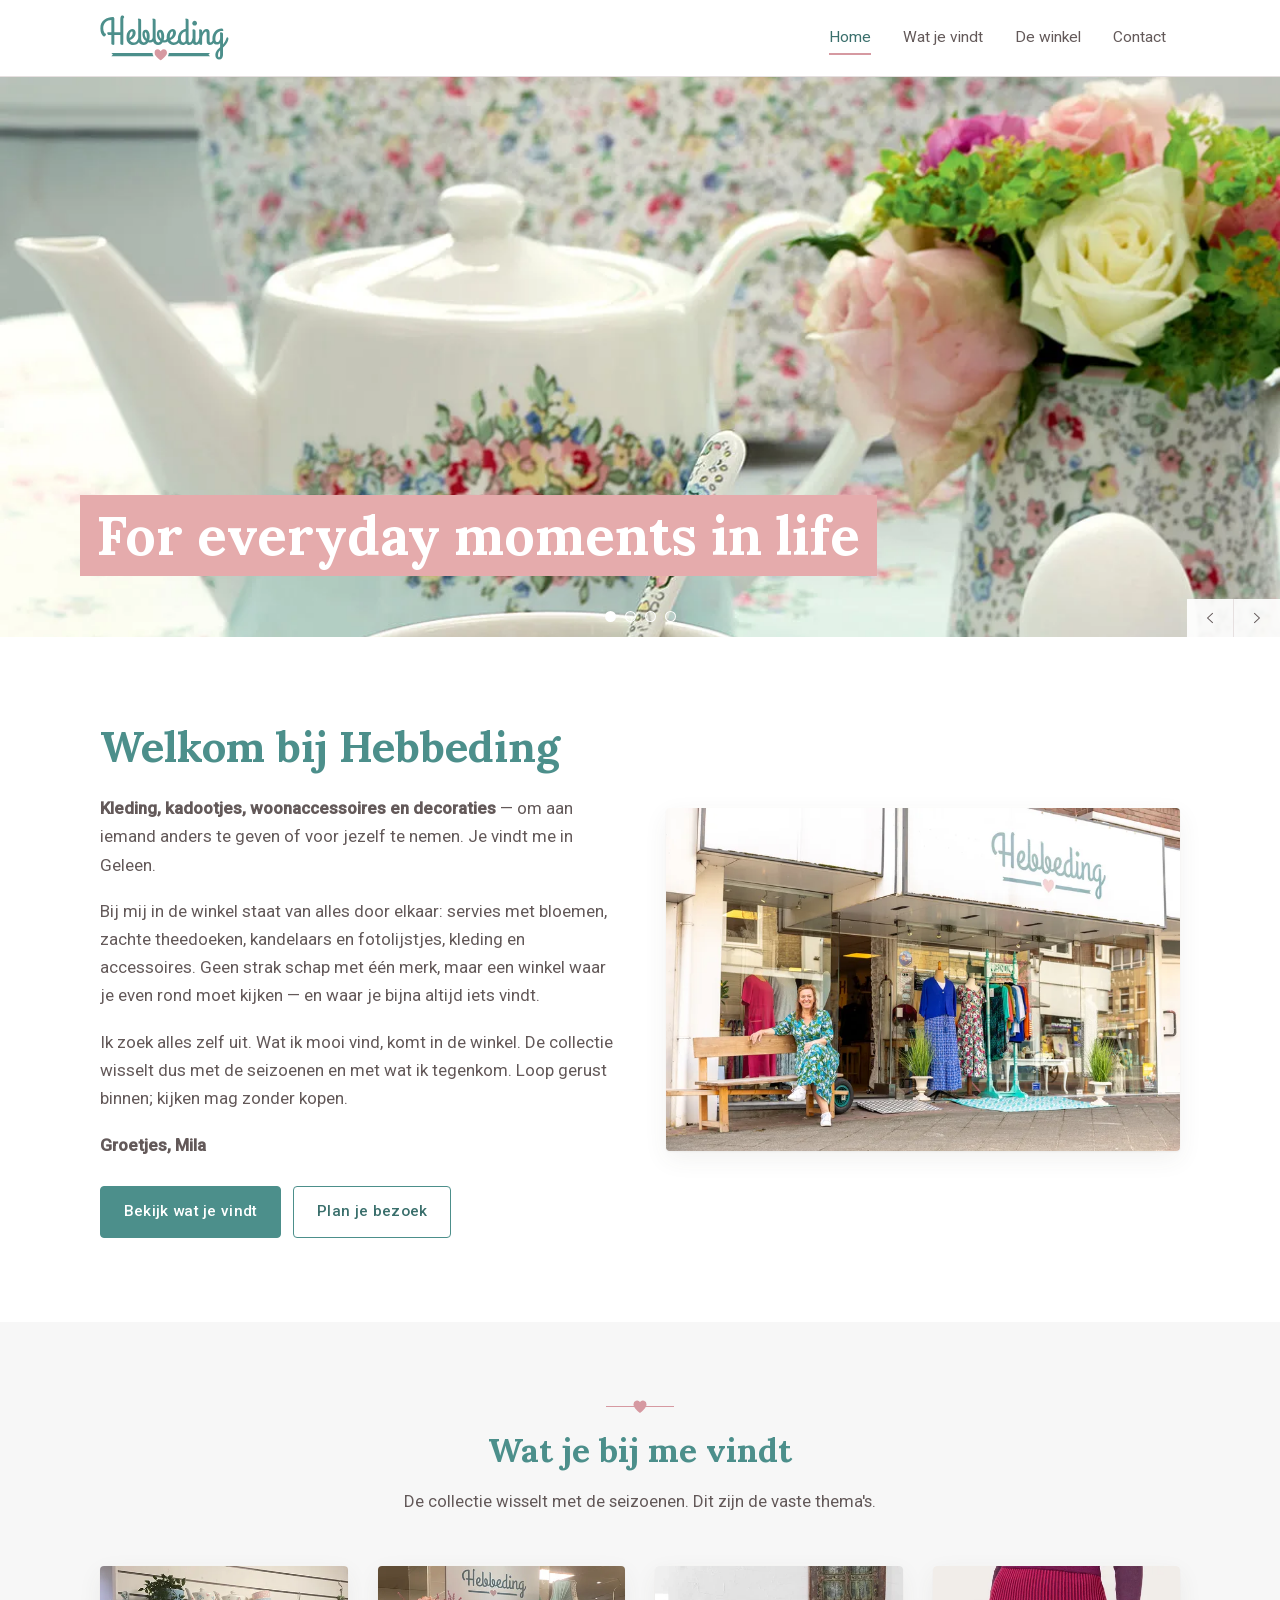
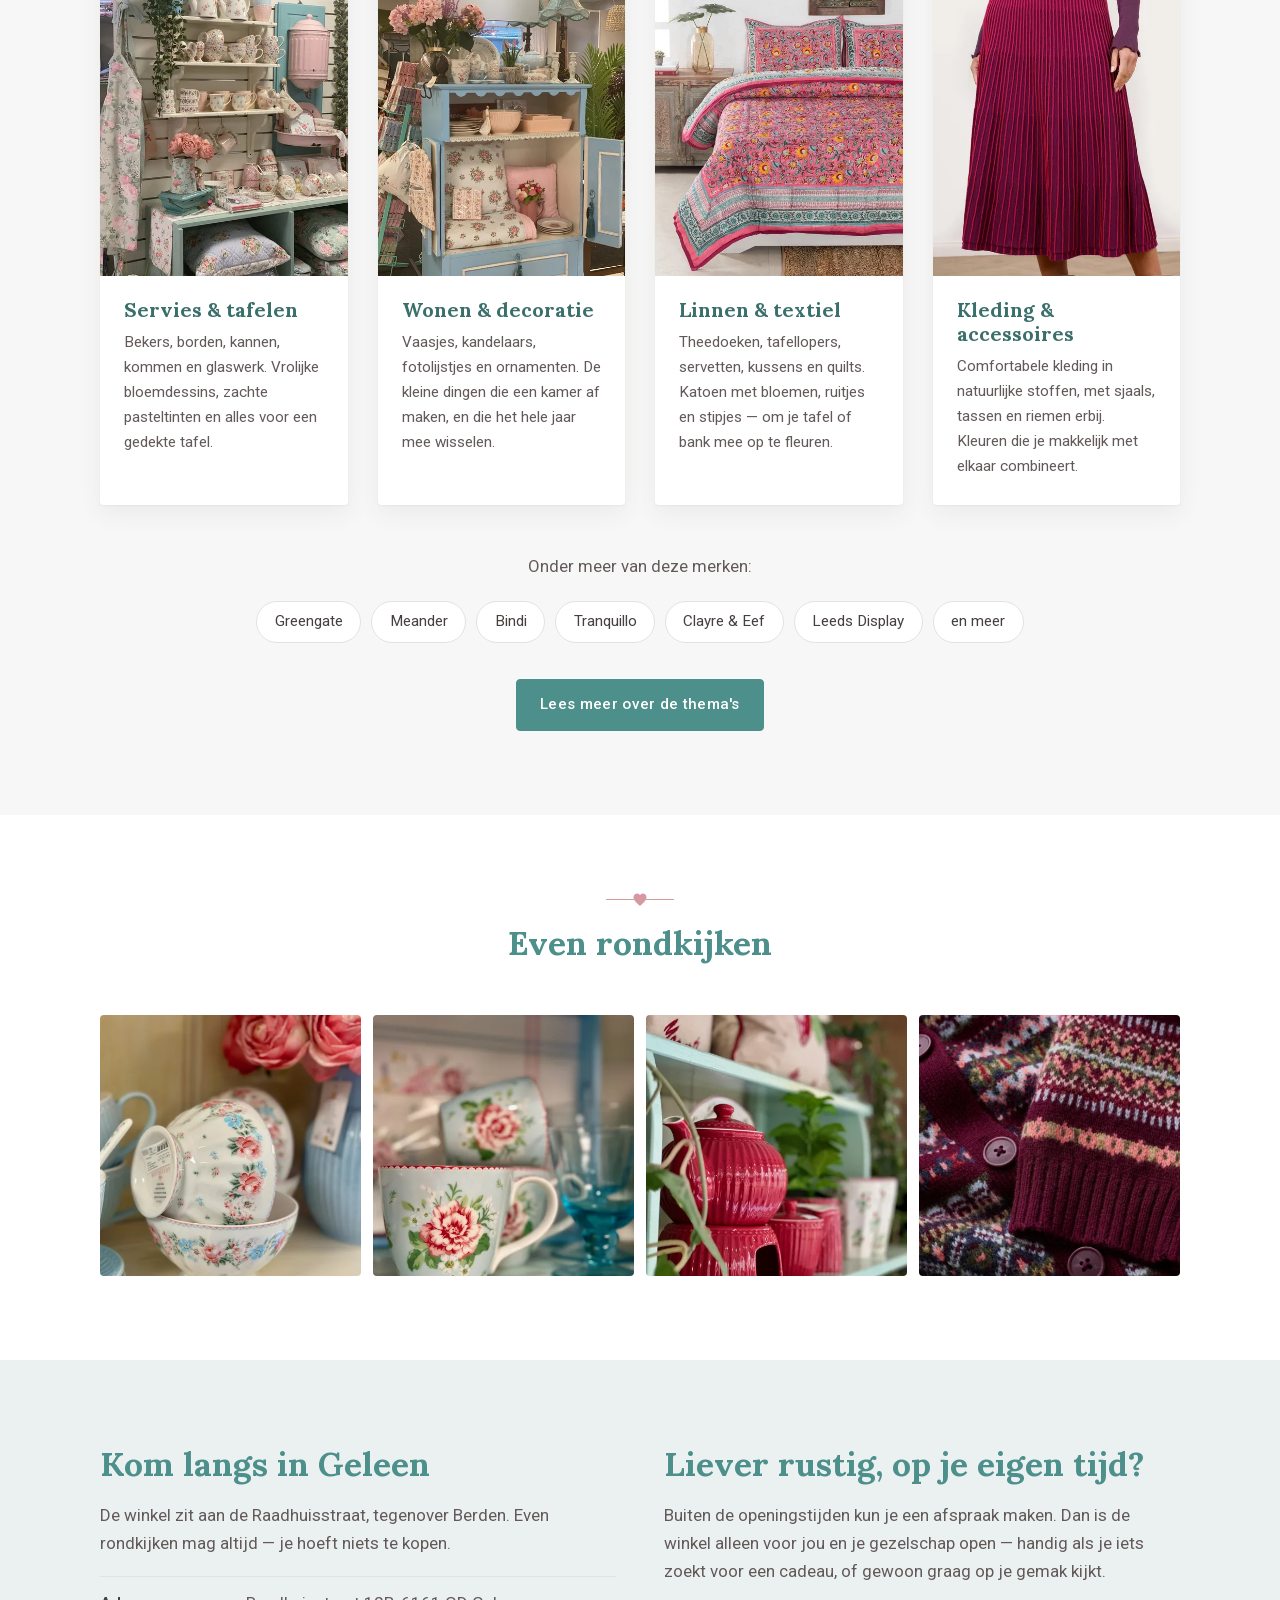
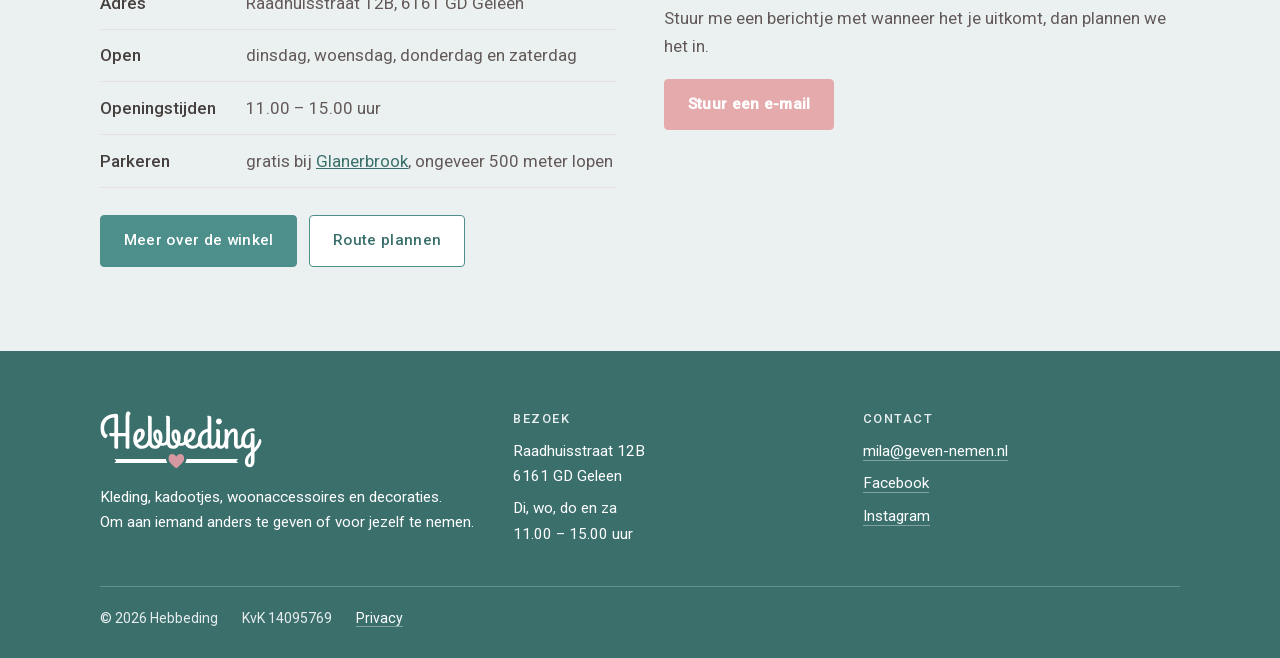
==== commit 61f5cd24: "Instagram toegevoegd @hebbeding_mila in de voettekst van elke pagina, in de contactlijst op de winke" ====
--- a/index.html
+++ b/index.html
@@ -327,9 +327,7 @@
                bijv. 31612345678) en haal de commentaartekens weg.
           <li><a href="https://wa.me/31XXXXXXXXX">WhatsApp</a></li>
           -->
-          <!-- TODO Gerard: Instagram. Vul de gebruikersnaam in en haal de commentaartekens weg.
-          <li><a href="https://www.instagram.com/GEBRUIKERSNAAM/" target="_blank" rel="noopener">Instagram</a></li>
-          -->
+          <li><a href="https://www.instagram.com/hebbeding_mila/" target="_blank" rel="noopener">Instagram</a></li>
         </ul>
       </div>
     </div>
@@ -368,7 +366,10 @@
     "opens": "11:00",
     "closes": "15:00"
   }],
-  "sameAs": ["https://www.facebook.com/webshop.geven.nemen/"]
+  "sameAs": [
+    "https://www.facebook.com/webshop.geven.nemen/",
+    "https://www.instagram.com/hebbeding_mila/"
+  ]
 }
 </script>
 
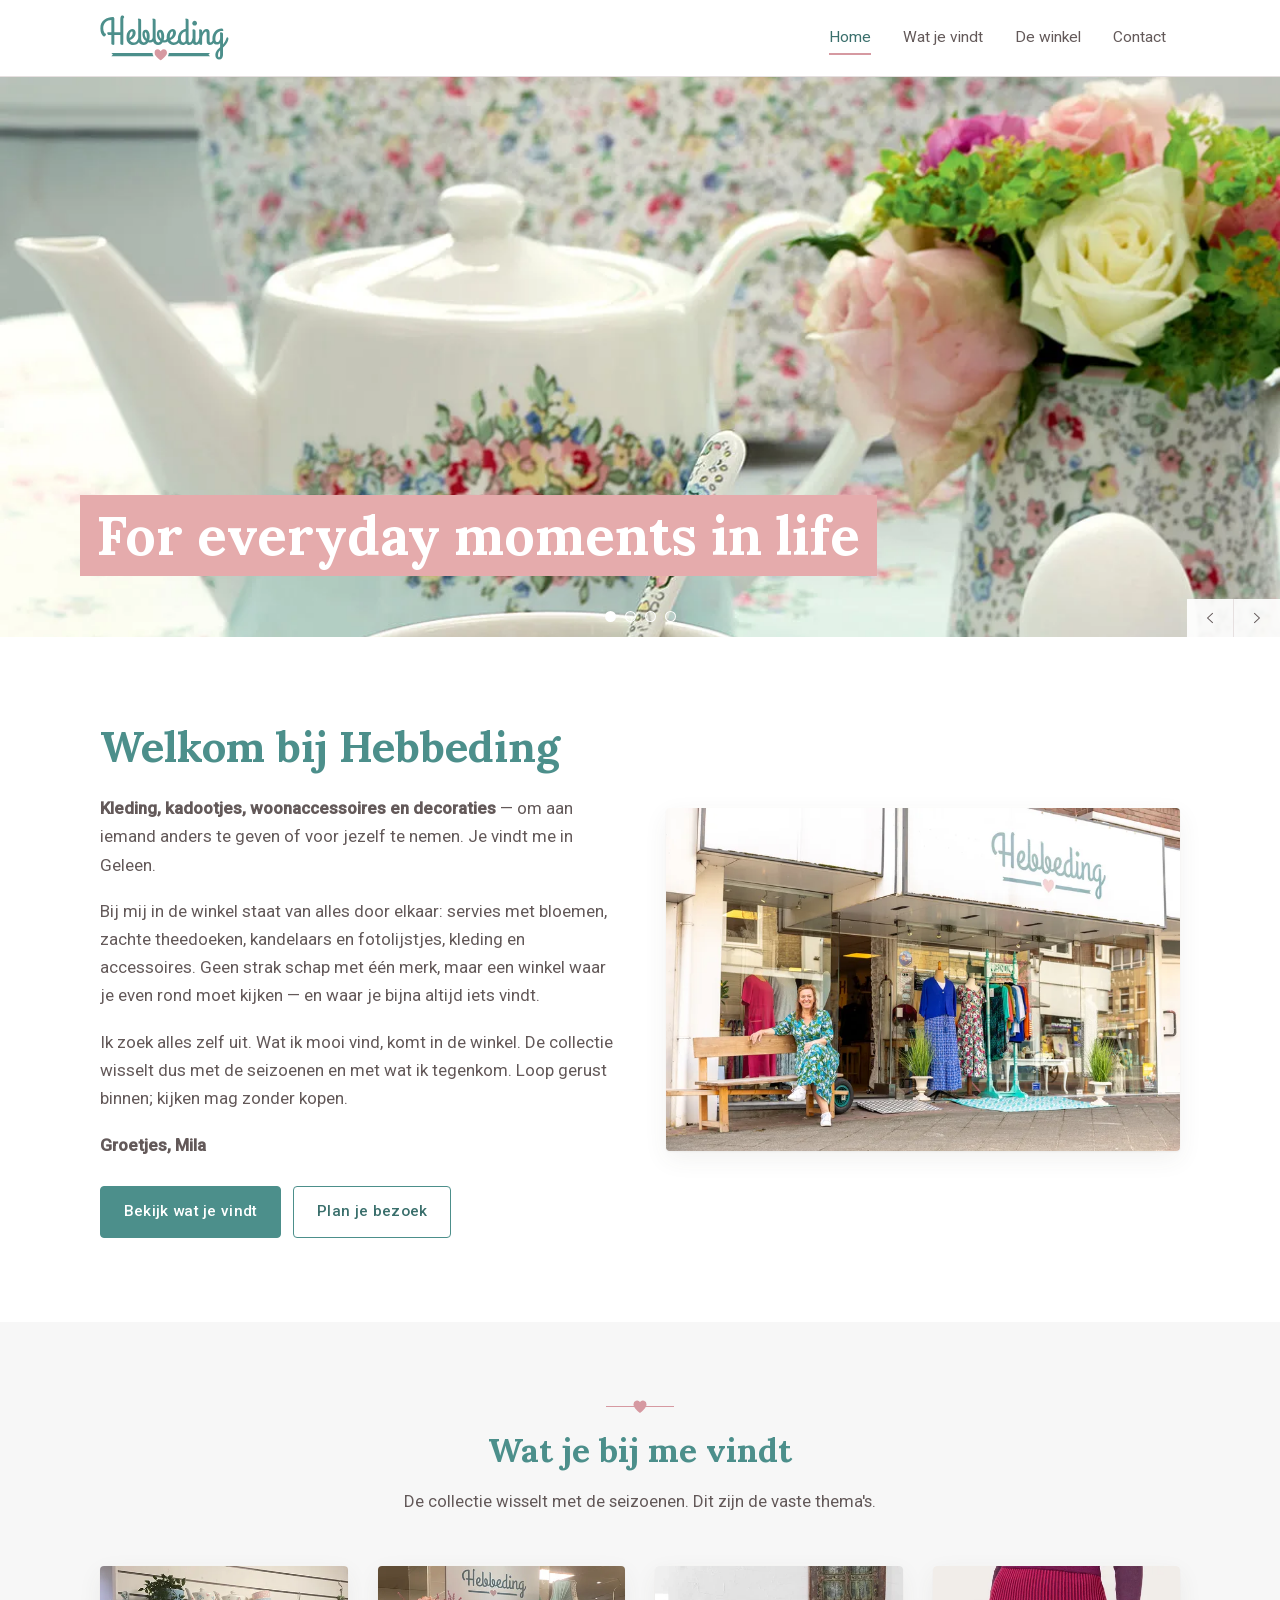
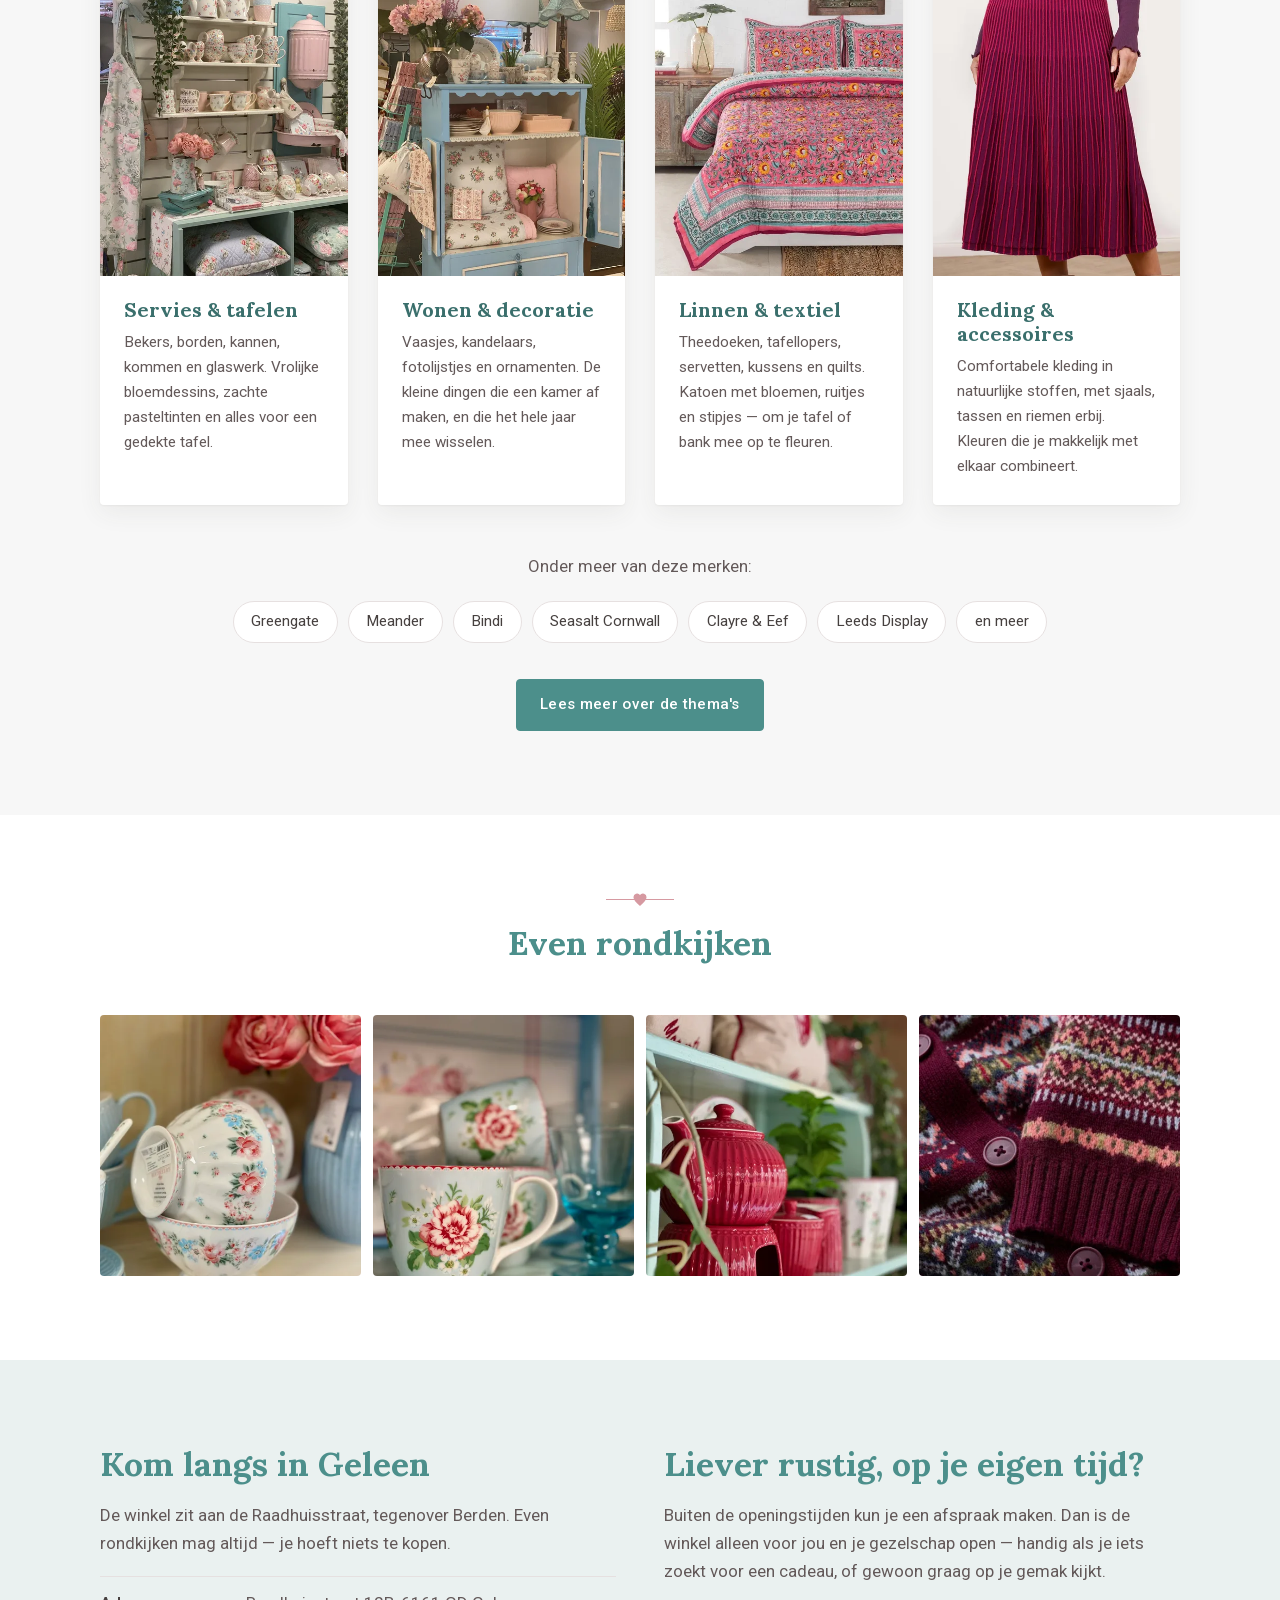
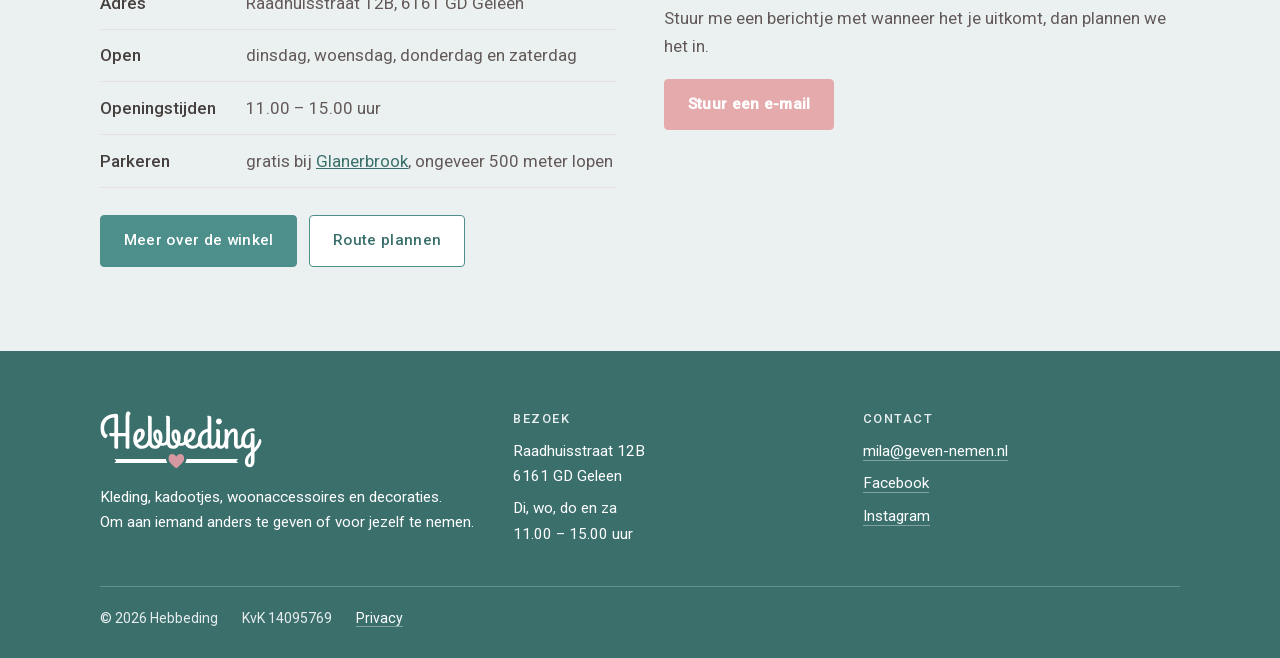
==== commit 76321688: "Merken bijgewerkt: Tranquillo eruit, Seasalt Cornwall erin Tranquillo wordt niet meer verkocht. Seas" ====
--- a/index.html
+++ b/index.html
@@ -219,7 +219,7 @@
         <li>Greengate</li>
         <li>Meander</li>
         <li>Bindi</li>
-        <li>Tranquillo</li>
+        <li>Seasalt Cornwall</li>
         <li>Clayre &amp; Eef</li>
         <li>Leeds Display</li>
         <li>en meer</li>
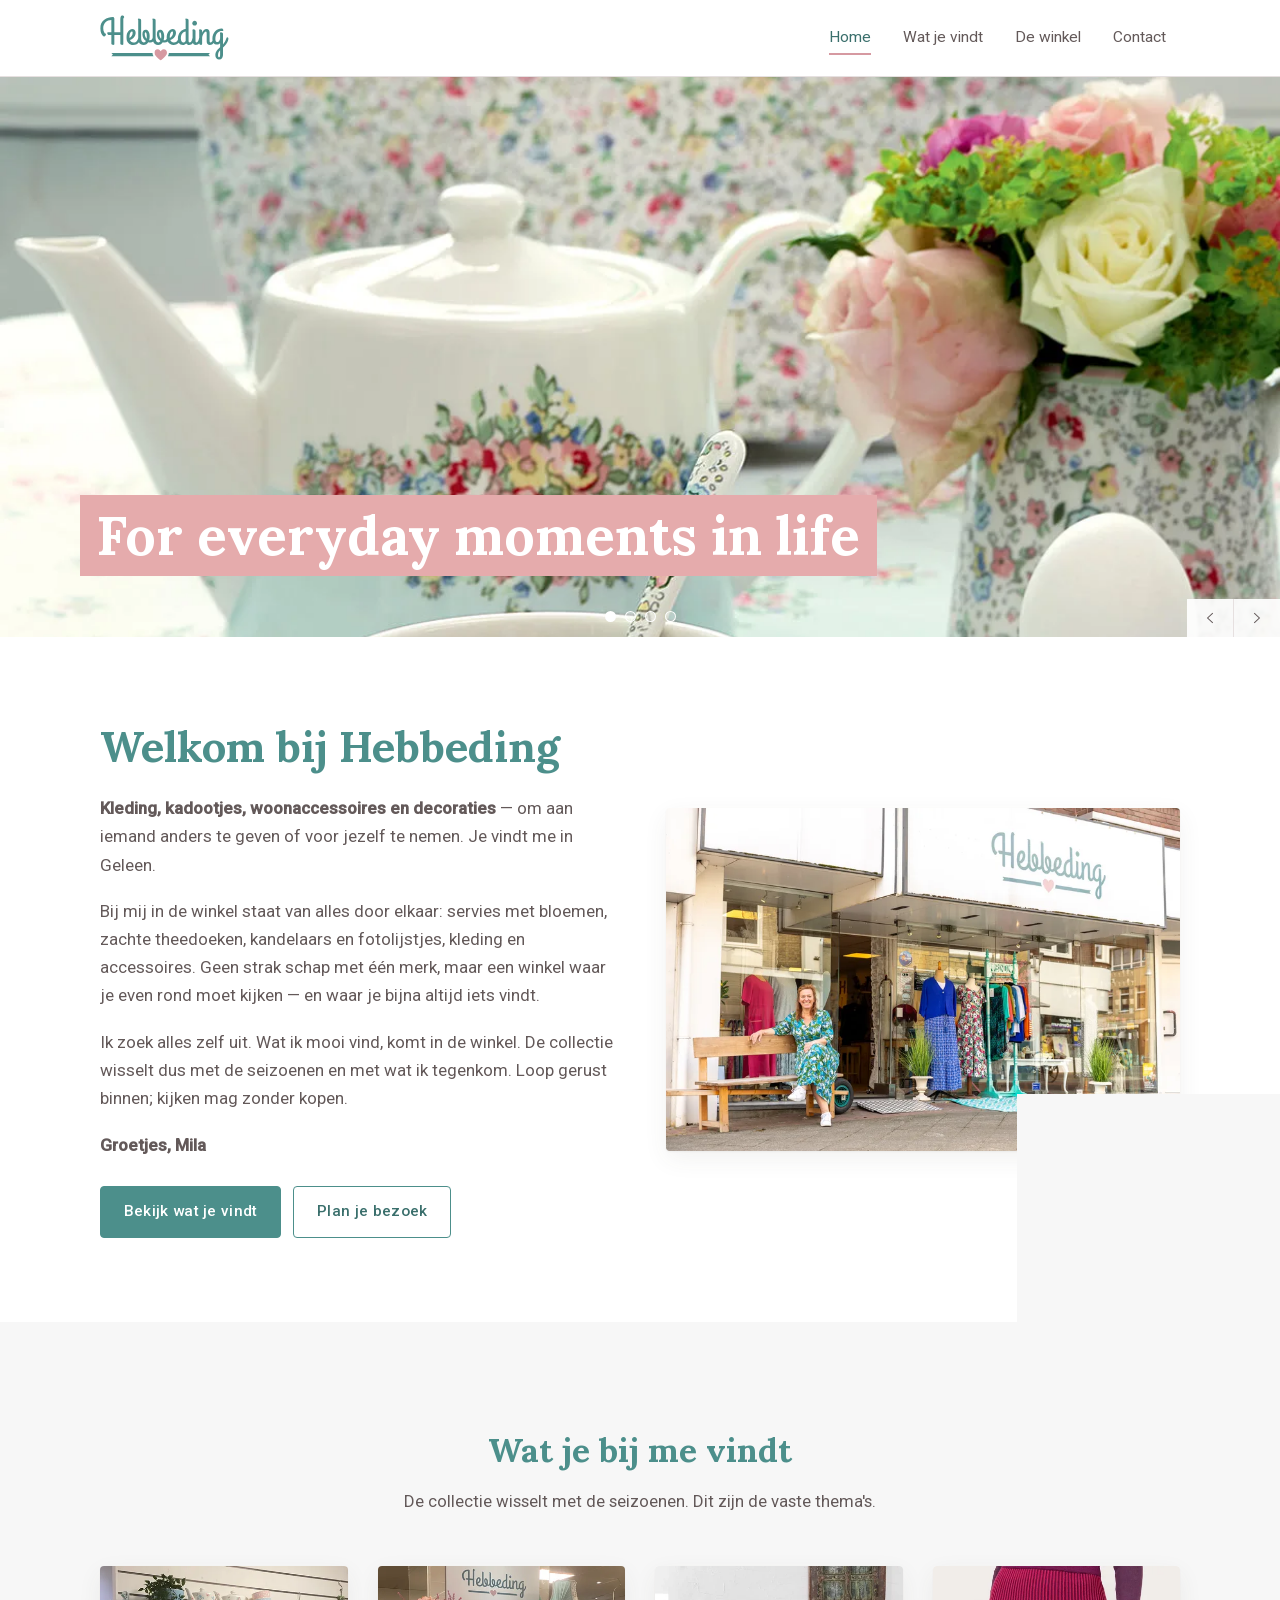
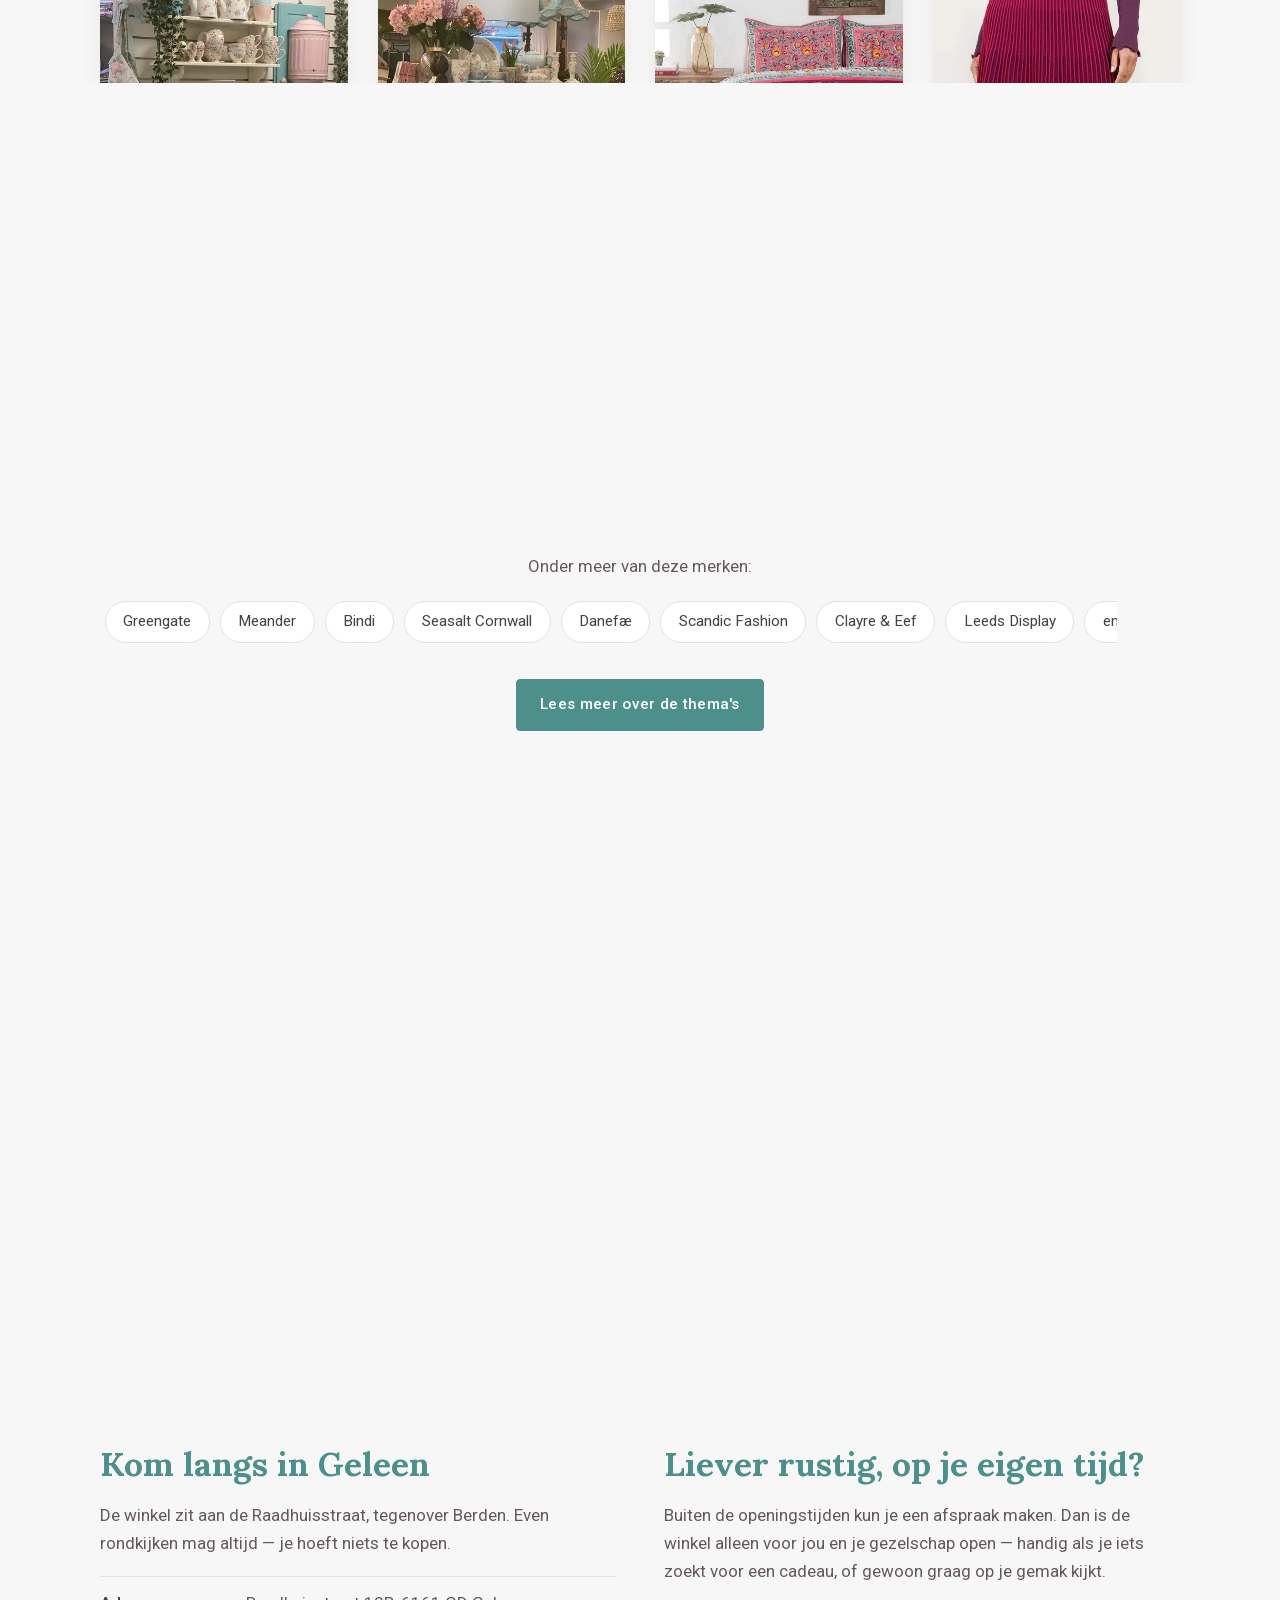
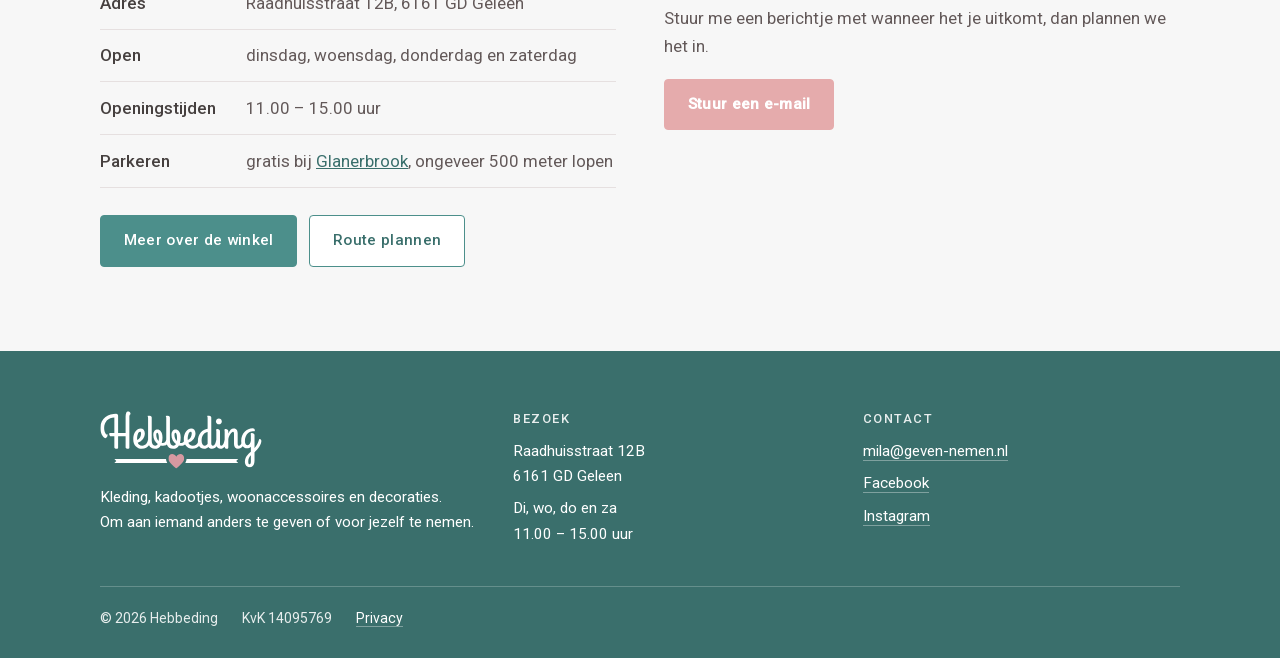
==== commit 040cf48b: "Danefae en Scandic Fashion toegevoegd als kledingmerken Co-Authored-By: Claude Opus 5 <noreply@anthr" ====
--- a/index.html
+++ b/index.html
@@ -220,6 +220,8 @@
         <li>Meander</li>
         <li>Bindi</li>
         <li>Seasalt Cornwall</li>
+        <li>Danef&aelig;</li>
+        <li>Scandic Fashion</li>
         <li>Clayre &amp; Eef</li>
         <li>Leeds Display</li>
         <li>en meer</li>
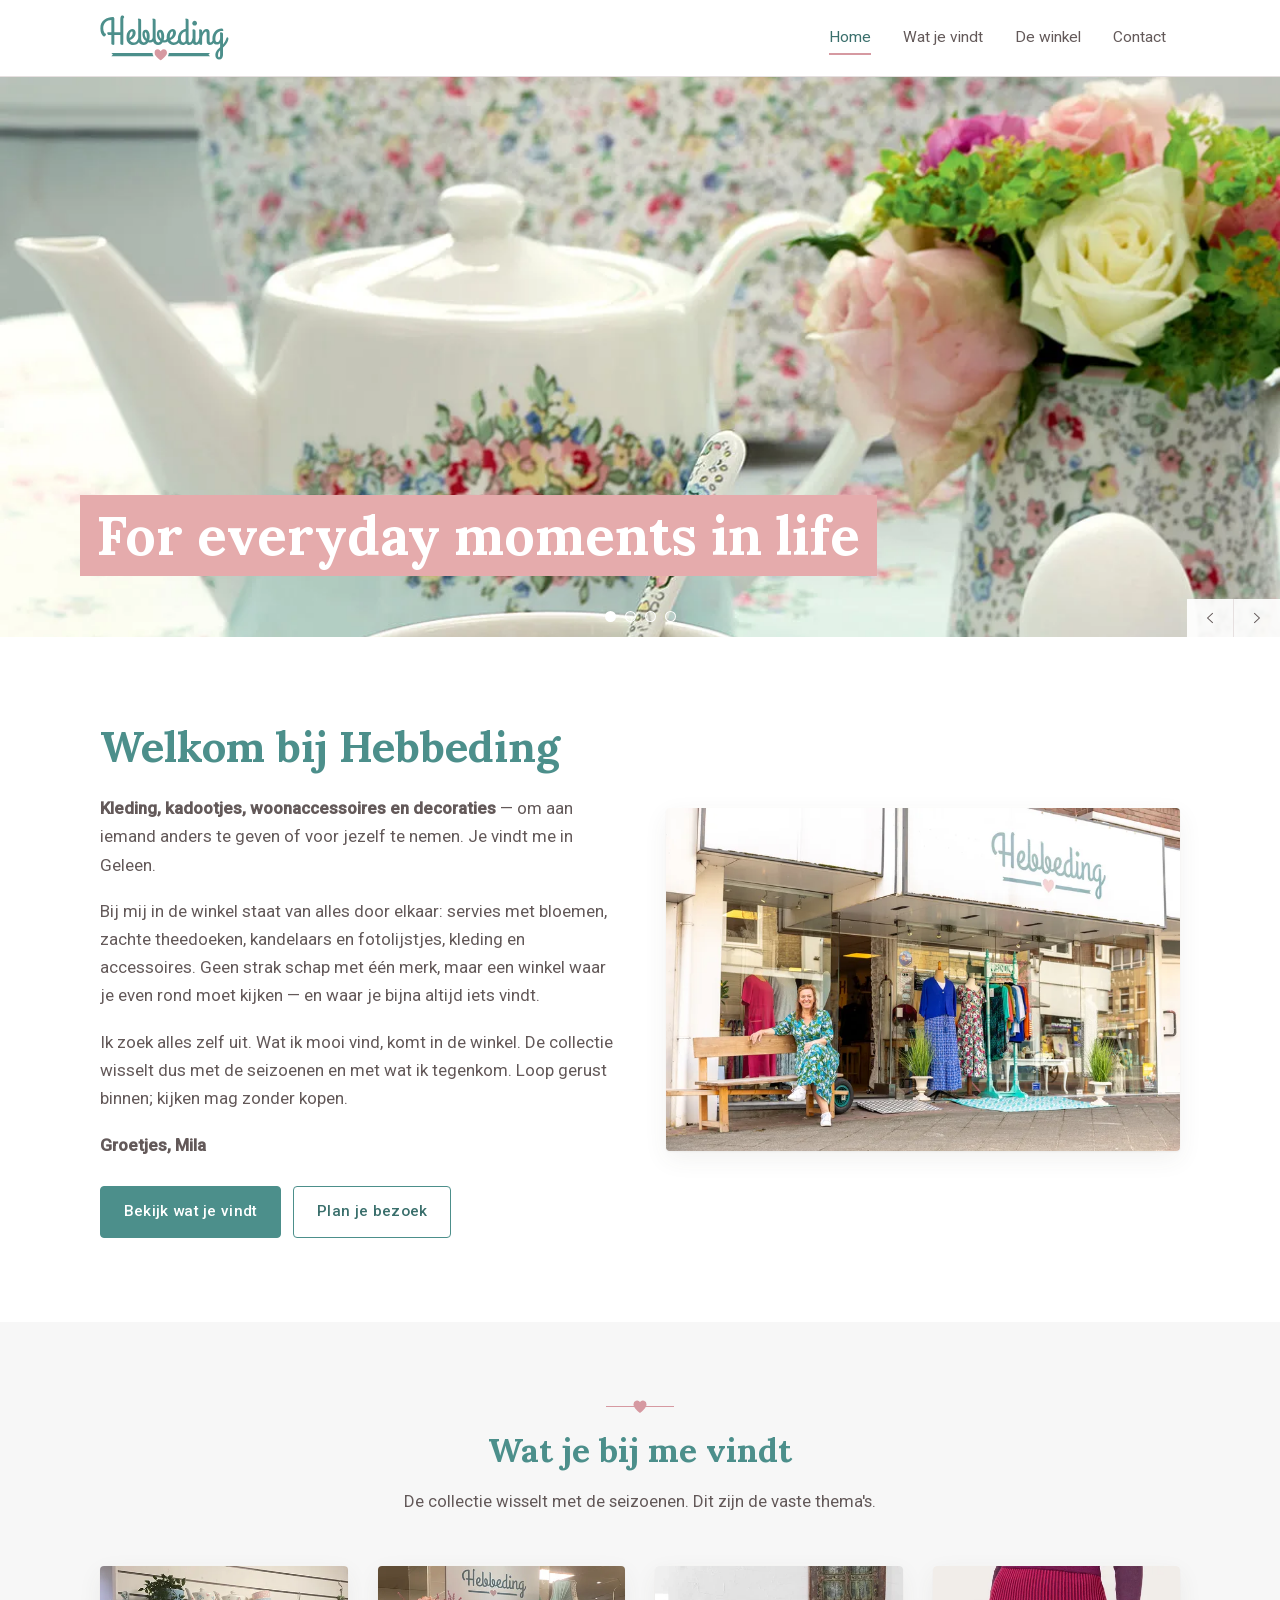
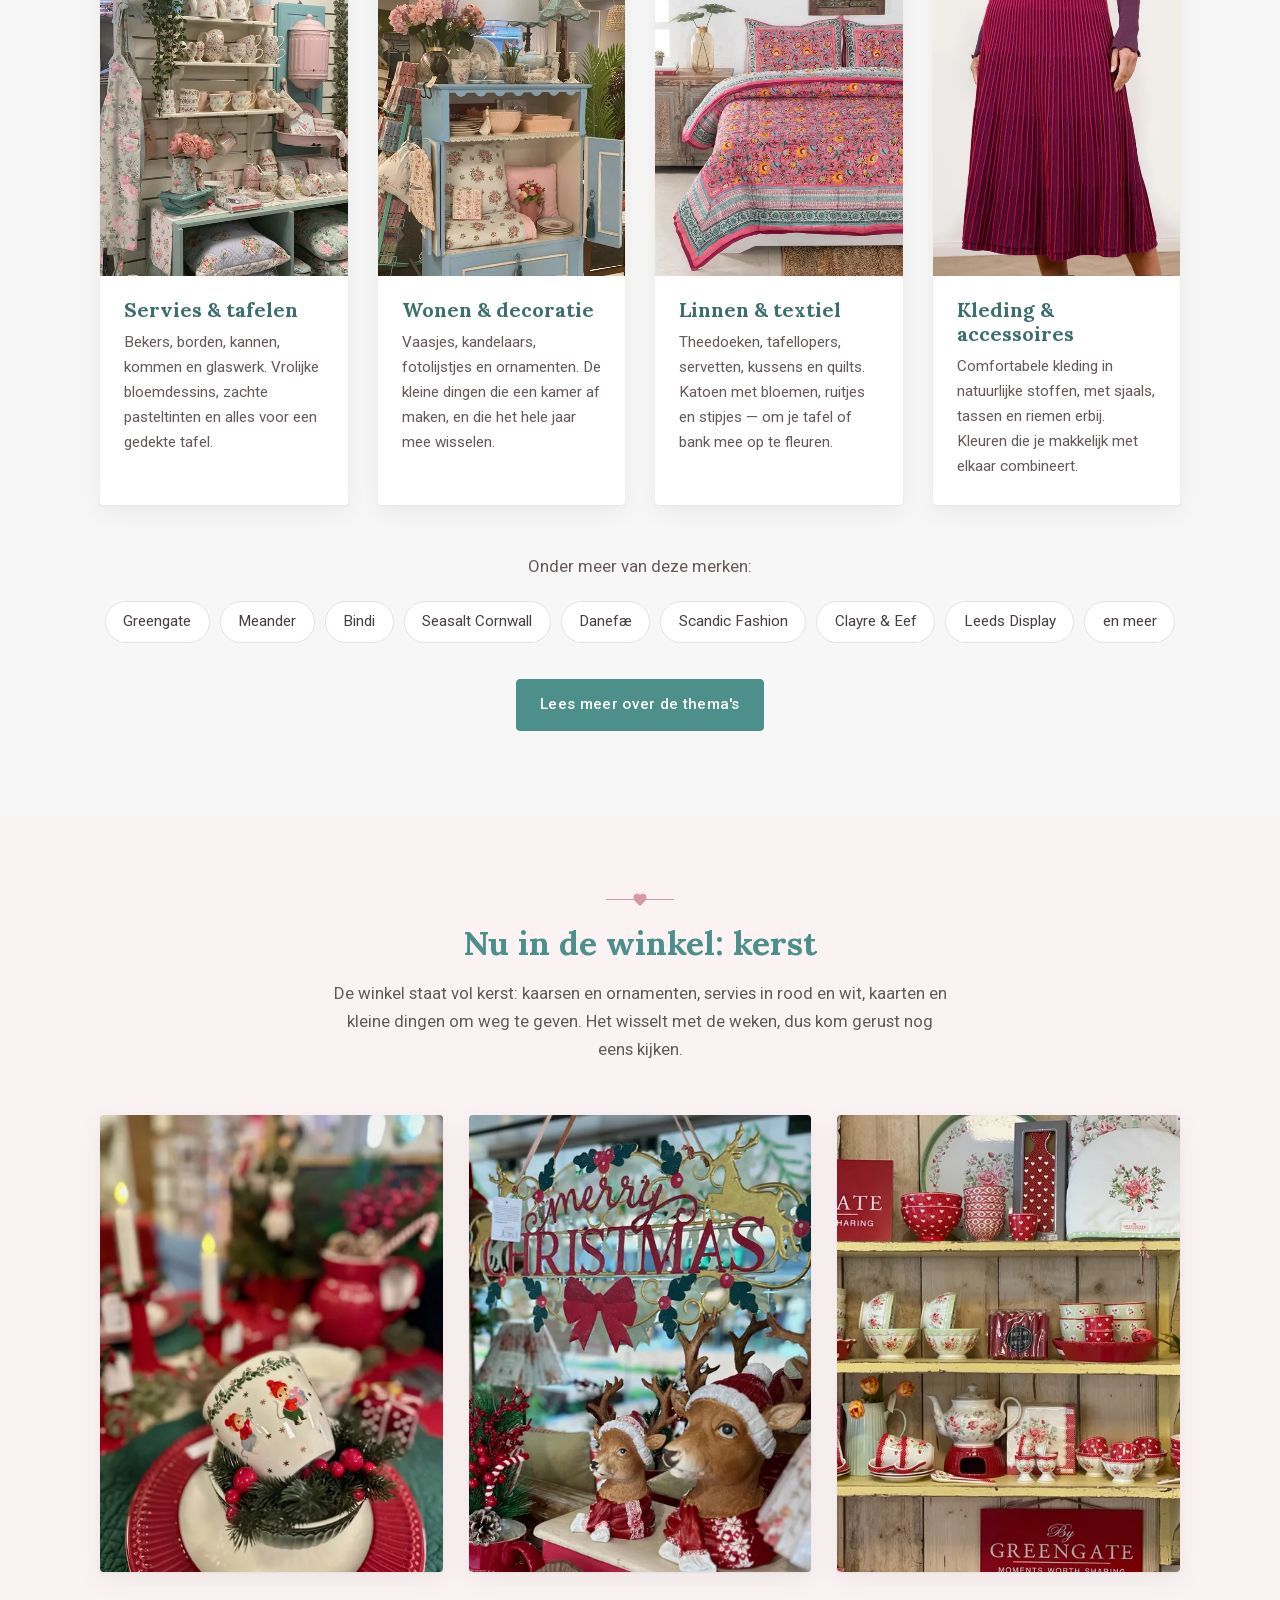
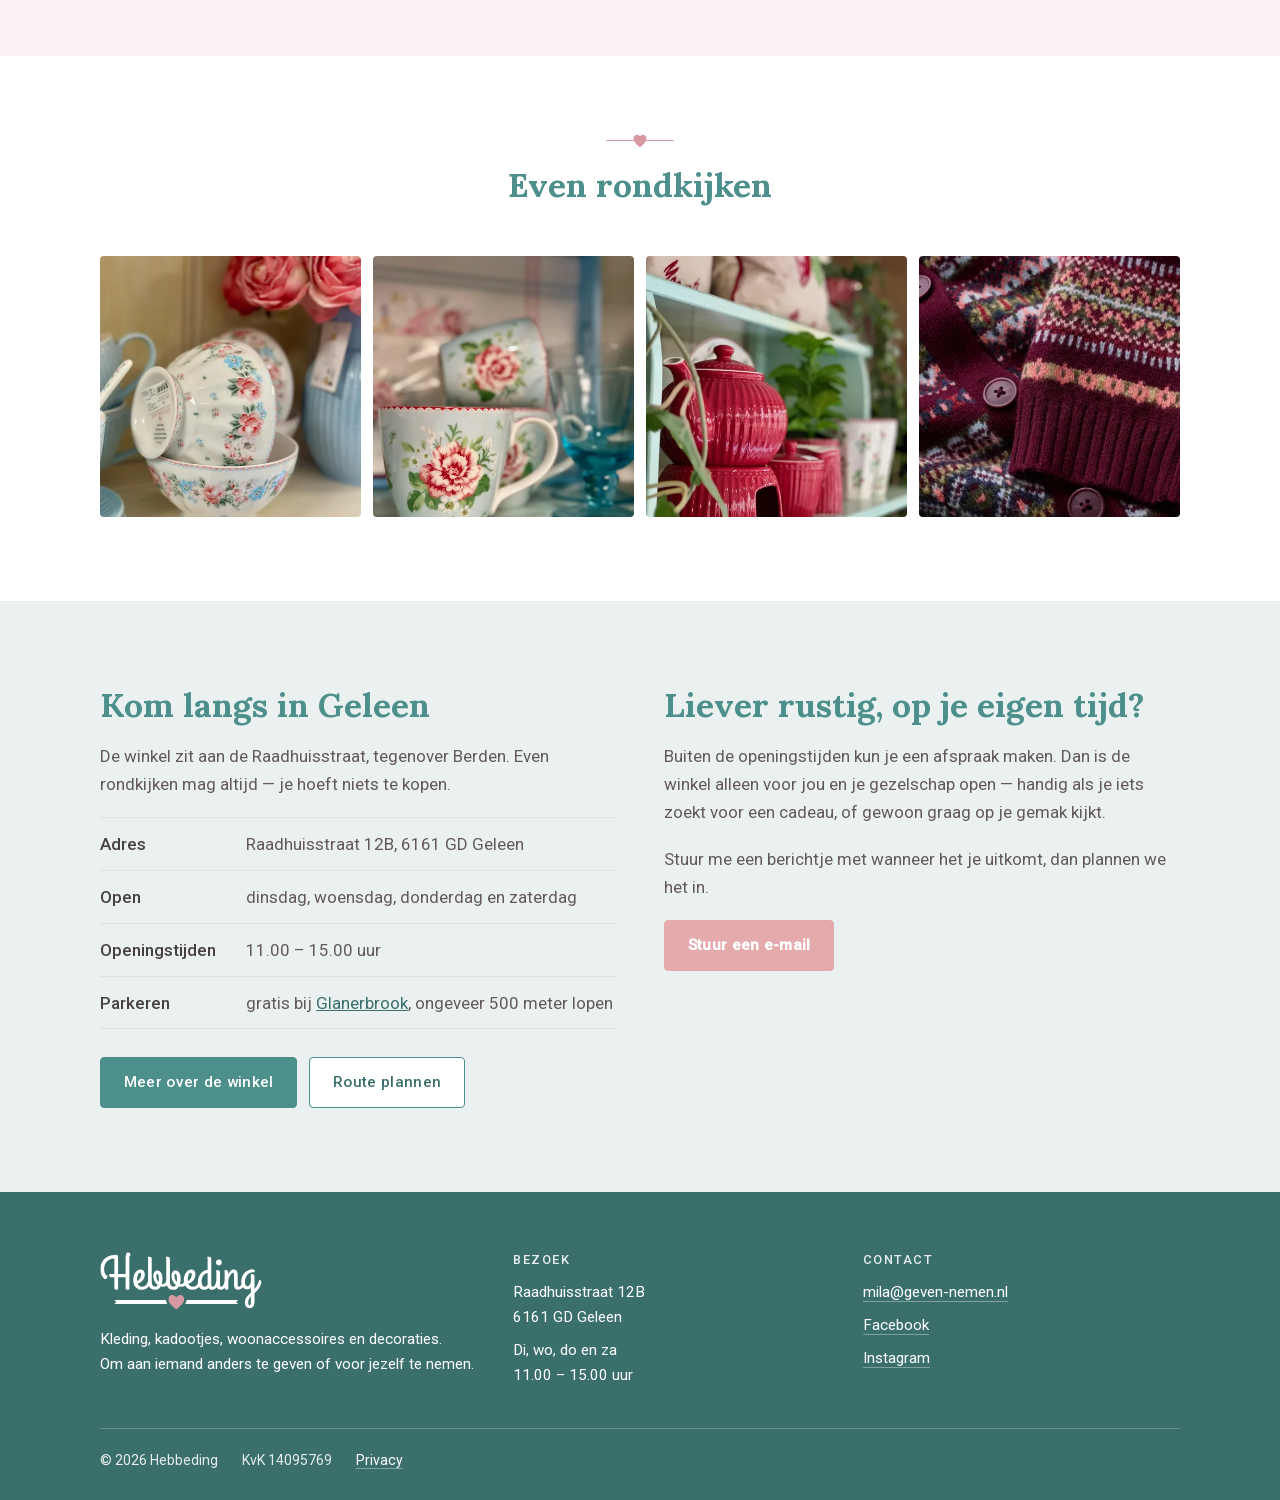
==== commit d772f96d: "Seizoensblok op de homepagina, en themakaarten worden links Onder de vaste thema's staat nu een blok" ====
--- a/index.html
+++ b/index.html
@@ -159,7 +159,7 @@
       </div>
 
       <div class="themas">
-        <article class="thema">
+        <a class="thema" href="themas.html#servies">
           <img src="assets/img/thema-servies-800.webp"
                srcset="assets/img/thema-servies-480.webp 480w, assets/img/thema-servies-800.webp 800w"
                sizes="(min-width: 1000px) 260px, (min-width: 600px) 45vw, 92vw"
@@ -170,9 +170,9 @@
             <p>Bekers, borden, kannen, kommen en glaswerk. Vrolijke bloemdessins,
                zachte pasteltinten en alles voor een gedekte tafel.</p>
           </div>
-        </article>
-
-        <article class="thema">
+        </a>
+
+        <a class="thema" href="themas.html#wonen">
           <img src="assets/img/thema-wonen-800.webp"
                srcset="assets/img/thema-wonen-480.webp 480w, assets/img/thema-wonen-800.webp 800w"
                sizes="(min-width: 1000px) 260px, (min-width: 600px) 45vw, 92vw"
@@ -183,9 +183,9 @@
             <p>Vaasjes, kandelaars, fotolijstjes en ornamenten. De kleine dingen
                die een kamer af maken, en die het hele jaar mee wisselen.</p>
           </div>
-        </article>
-
-        <article class="thema">
+        </a>
+
+        <a class="thema" href="themas.html#textiel">
           <img src="assets/img/thema-textiel-800.webp"
                srcset="assets/img/thema-textiel-480.webp 480w, assets/img/thema-textiel-800.webp 800w"
                sizes="(min-width: 1000px) 260px, (min-width: 600px) 45vw, 92vw"
@@ -196,9 +196,9 @@
             <p>Theedoeken, tafellopers, servetten, kussens en quilts. Katoen met
                bloemen, ruitjes en stipjes — om je tafel of bank mee op te fleuren.</p>
           </div>
-        </article>
-
-        <article class="thema">
+        </a>
+
+        <a class="thema" href="themas.html#kleding">
           <img src="assets/img/thema-kleding-800.webp"
                srcset="assets/img/thema-kleding-480.webp 480w, assets/img/thema-kleding-800.webp 800w"
                sizes="(min-width: 1000px) 260px, (min-width: 600px) 45vw, 92vw"
@@ -209,7 +209,7 @@
             <p>Comfortabele kleding in natuurlijke stoffen, met sjaals, tassen en
                riemen erbij. Kleuren die je makkelijk met elkaar combineert.</p>
           </div>
-        </article>
+        </a>
       </div>
 
       <div class="sectie-kop" style="margin-top: 48px; margin-bottom: 20px;">
@@ -230,6 +230,44 @@
       <p class="midden" style="margin-top: 36px;">
         <a class="knop" href="themas.html">Lees meer over de thema's</a>
       </p>
+    </div>
+  </section>
+
+  <!-- ====================================================================
+       SEIZOENSBLOK — dit stuk wisselt mee met het jaar.
+
+       In het voorjaar aanpassen:
+       1. Verander de kop hieronder ("Nu in de winkel: kerst") en de tekst eronder.
+       2. Zet drie nieuwe foto's in assets/img/ en pas de drie <img>-regels aan:
+          de bestandsnaam, en de alt="..." (die beschrijft de foto voor wie
+          hem niet kan zien, en voor Google).
+       3. Wil je het blok tijdelijk weg? Knip dan de hele section hieronder uit
+          en bewaar hem in een apart bestand tot je hem weer nodig hebt.
+       ==================================================================== -->
+  <section class="sectie sectie--roze" id="seizoen">
+    <div class="wrap">
+      <div class="sectie-kop">
+        <span class="streep"></span>
+        <h2>Nu in de winkel: kerst</h2>
+        <p>De winkel staat vol kerst: kaarsen en ornamenten, servies in rood en wit,
+           kaarten en kleine dingen om weg te geven. Het wisselt met de weken, dus
+           kom gerust nog eens kijken.</p>
+      </div>
+
+      <div class="seizoen">
+        <img src="assets/img/kerst-1-800.webp"
+             srcset="assets/img/kerst-1-480.webp 480w, assets/img/kerst-1-800.webp 800w"
+             sizes="(min-width: 900px) 340px, 92vw" width="800" height="1067" loading="lazy"
+             alt="Gedekte kersttafel met kaarsen, dennengroen en een beker met een kerstkabouter">
+        <img src="assets/img/kerst-2-800.webp"
+             srcset="assets/img/kerst-2-480.webp 480w, assets/img/kerst-2-800.webp 800w"
+             sizes="(min-width: 900px) 340px, 92vw" width="800" height="1067" loading="lazy"
+             alt="Decoratiebord met Merry Christmas erop, met twee rendieren met kerstmutsen ervoor">
+        <img src="assets/img/kerst-3-800.webp"
+             srcset="assets/img/kerst-3-480.webp 480w, assets/img/kerst-3-800.webp 800w"
+             sizes="(min-width: 900px) 340px, 92vw" width="800" height="1067" loading="lazy"
+             alt="Schap met rood-wit servies van Greengate: kommen, bekers en een theepot">
+      </div>
     </div>
   </section>
 
--- a/assets/css/style.css
+++ b/assets/css/style.css
@@ -359,6 +359,27 @@
   box-shadow: var(--schaduw);
   display: flex; flex-direction: column;
 }
+
+/* De kaarten op de homepagina zijn links naar het juiste stuk van "Wat je vindt". */
+a.thema {
+  color: inherit;
+  text-decoration: none;
+  transition: transform .18s ease, box-shadow .18s ease;
+}
+a.thema:hover {
+  color: inherit;            /* alleen de kop verkleurt, niet de hele kaart */
+  transform: translateY(-4px);
+  box-shadow: 0 2px 4px rgba(70, 64, 63, .06), 0 14px 32px rgba(70, 64, 63, .12);
+}
+a.thema:hover h3 { color: var(--roze-donker); }
+a.thema img { transition: transform .4s ease; }
+a.thema:hover img { transform: scale(1.03); }
+
+@media (prefers-reduced-motion: reduce) {
+  a.thema, a.thema img { transition: none; }
+  a.thema:hover { transform: none; }
+  a.thema:hover img { transform: none; }
+}
 .thema img { width: 100%; aspect-ratio: 4 / 5; object-fit: cover; }
 .thema-tekst { padding: 22px 24px 26px; }
 .thema h3 { margin-bottom: .4em; color: var(--groen-donker); font-family: var(--serif); }
@@ -383,6 +404,20 @@
   box-shadow: var(--schaduw);
 }
 .duo-tekst > :last-child { margin-bottom: 0; }
+
+/* --- seizoensblok ----------------------------------------
+   Het blok op de homepagina dat met het jaar meewisselt.
+   --------------------------------------------------------- */
+.seizoen {
+  display: grid;
+  grid-template-columns: repeat(auto-fit, minmax(220px, 1fr));
+  gap: clamp(16px, 2vw, 26px);
+}
+.seizoen img {
+  width: 100%; aspect-ratio: 3 / 4; object-fit: cover;
+  border-radius: var(--rand);
+  box-shadow: var(--schaduw);
+}
 
 /* --- fotostrip -------------------------------------------- */
 .strip {
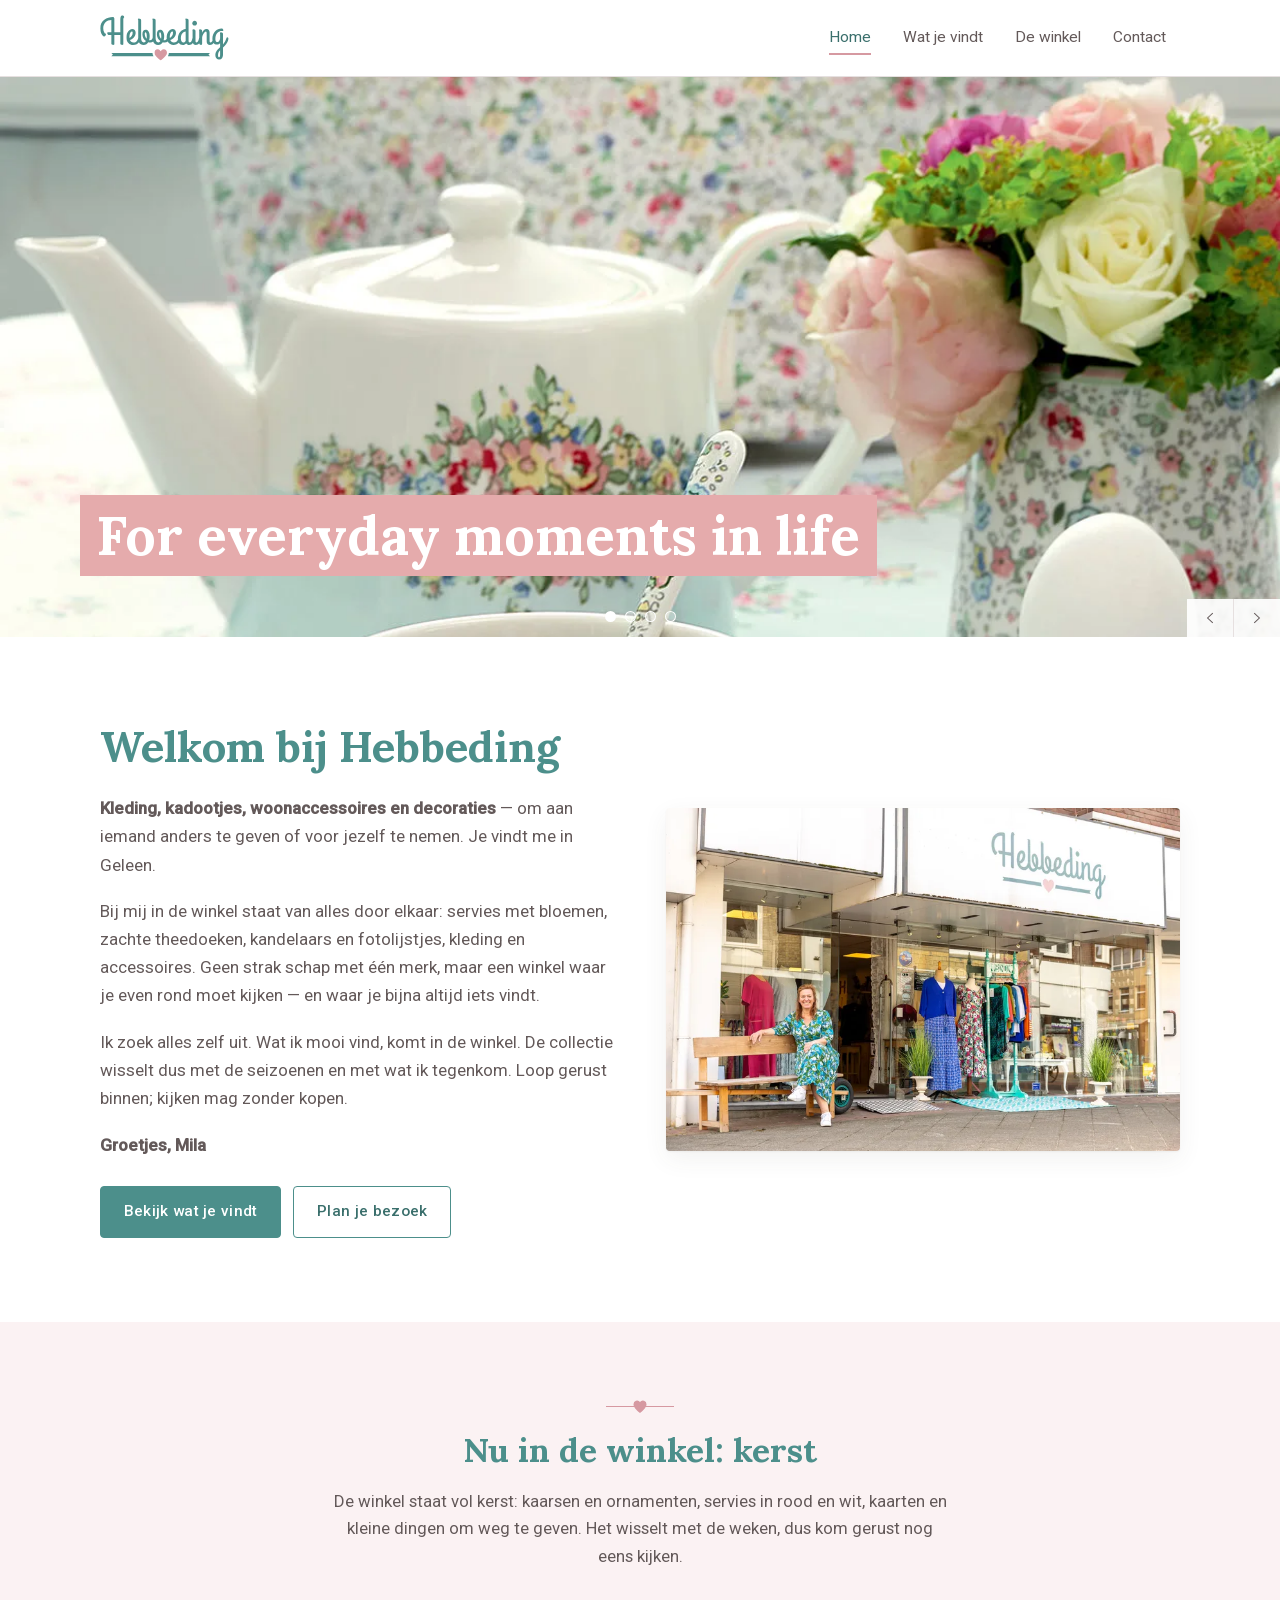
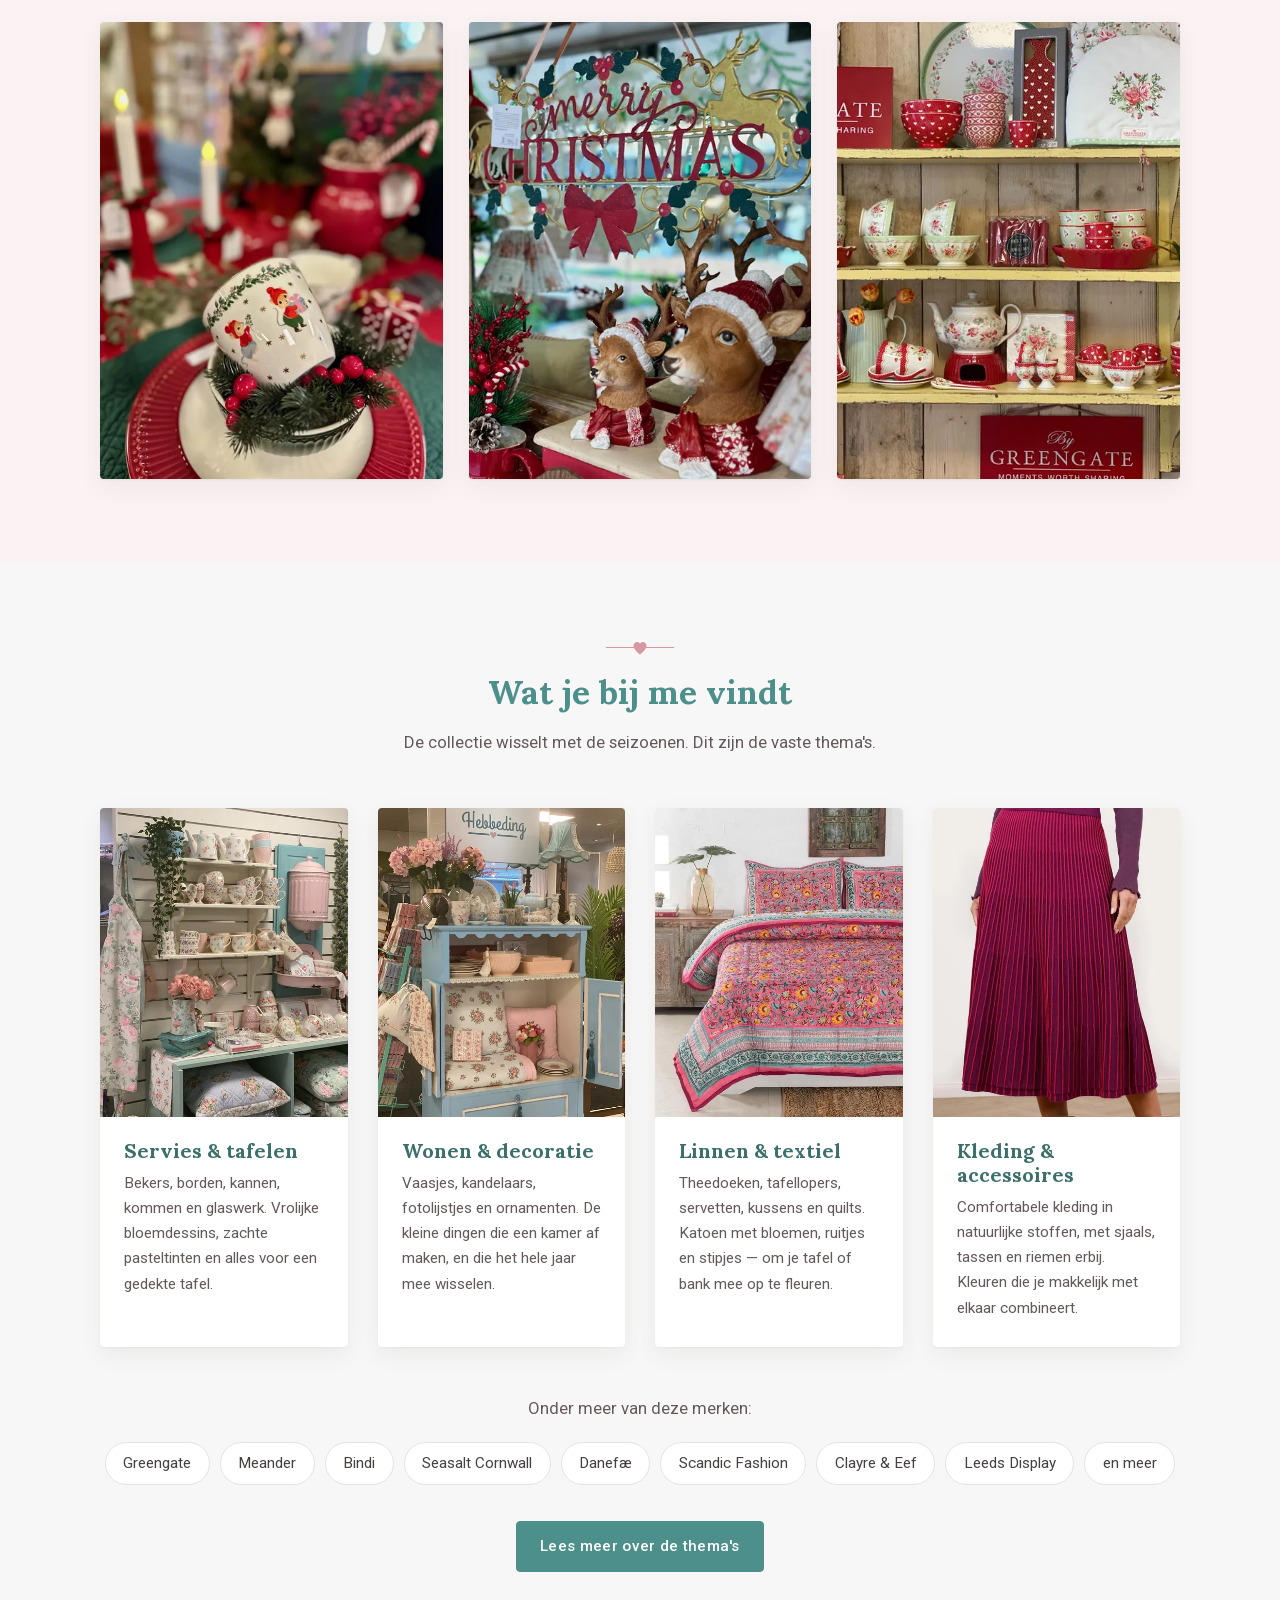
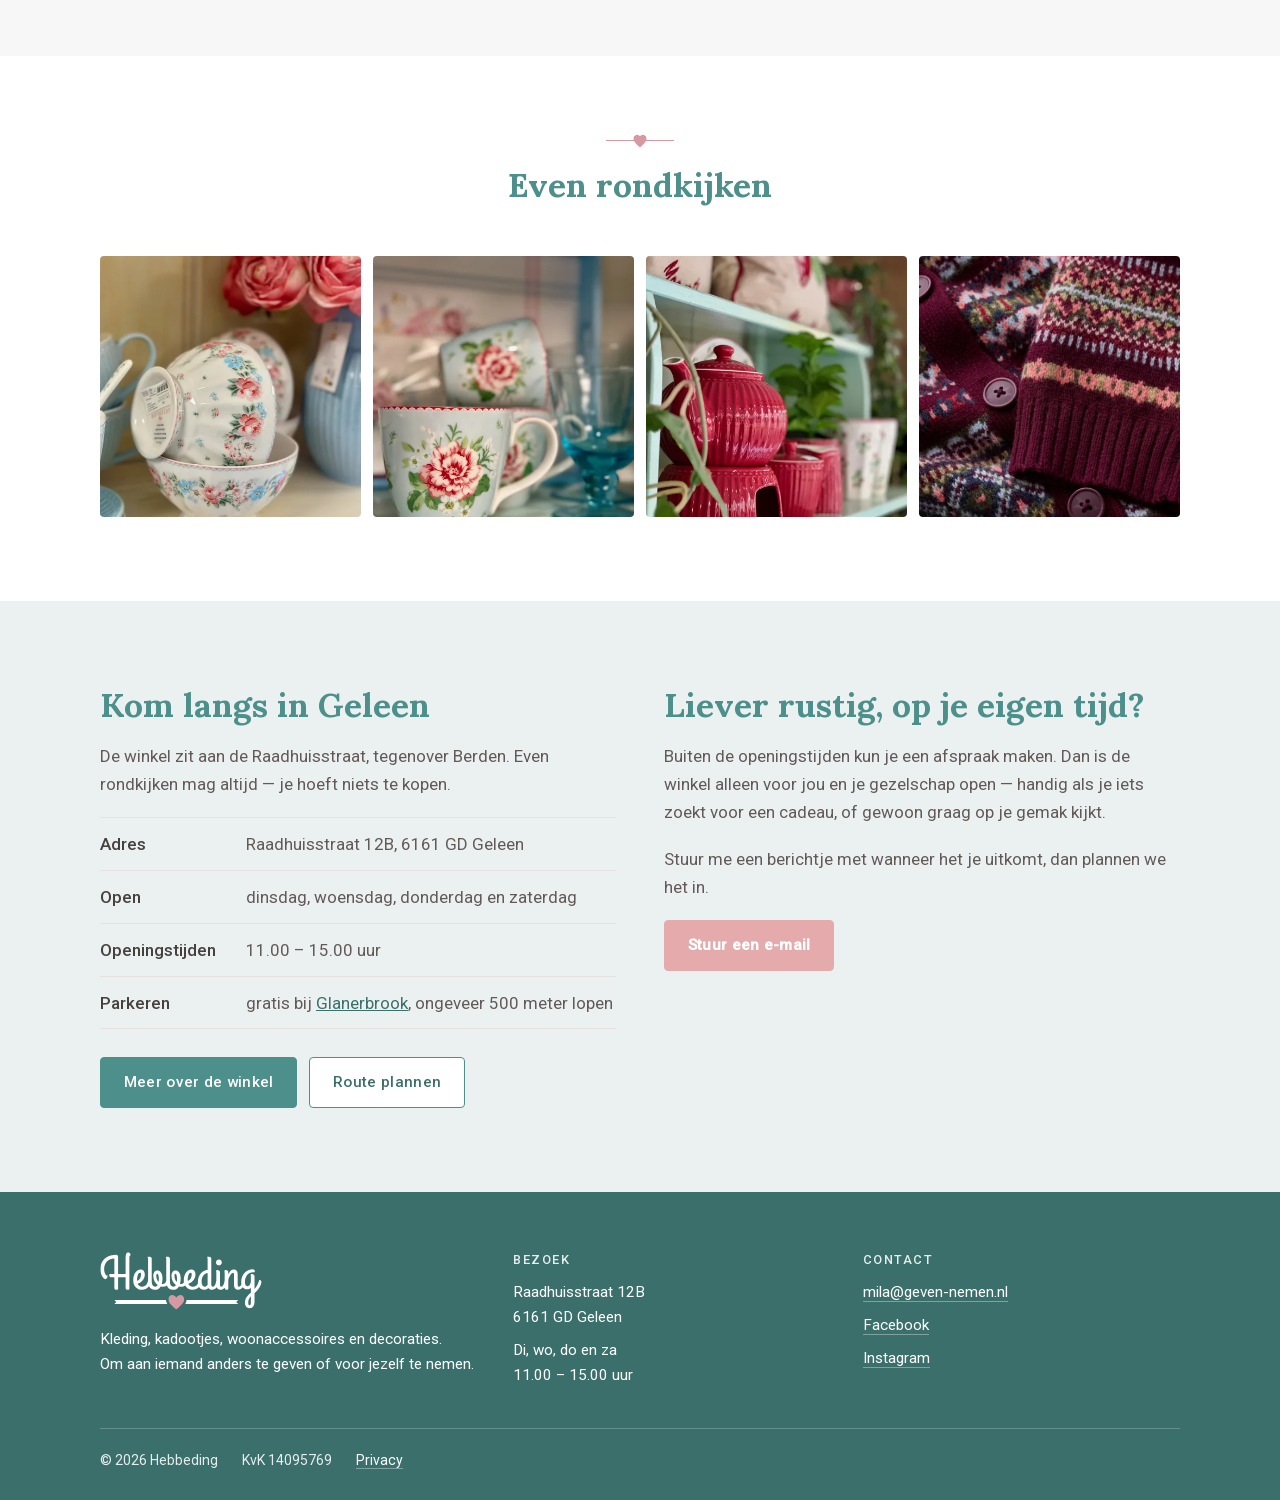
==== commit 65196445: "Seizoensblok boven de vaste thema's Co-Authored-By: Claude Opus 5 <noreply@anthropic.com>" ====
--- a/index.html
+++ b/index.html
@@ -149,90 +149,6 @@
     </div>
   </section>
 
-  <!-- ============ Thema's ============ -->
-  <section class="sectie">
-    <div class="wrap">
-      <div class="sectie-kop">
-        <span class="streep"></span>
-        <h2>Wat je bij me vindt</h2>
-        <p>De collectie wisselt met de seizoenen. Dit zijn de vaste thema's.</p>
-      </div>
-
-      <div class="themas">
-        <a class="thema" href="themas.html#servies">
-          <img src="assets/img/thema-servies-800.webp"
-               srcset="assets/img/thema-servies-480.webp 480w, assets/img/thema-servies-800.webp 800w"
-               sizes="(min-width: 1000px) 260px, (min-width: 600px) 45vw, 92vw"
-               width="800" height="1000" loading="lazy"
-               alt="Schappen vol servies in de winkel: bekers, kannen, schalen en schorten">
-          <div class="thema-tekst">
-            <h3>Servies &amp; tafelen</h3>
-            <p>Bekers, borden, kannen, kommen en glaswerk. Vrolijke bloemdessins,
-               zachte pasteltinten en alles voor een gedekte tafel.</p>
-          </div>
-        </a>
-
-        <a class="thema" href="themas.html#wonen">
-          <img src="assets/img/thema-wonen-800.webp"
-               srcset="assets/img/thema-wonen-480.webp 480w, assets/img/thema-wonen-800.webp 800w"
-               sizes="(min-width: 1000px) 260px, (min-width: 600px) 45vw, 92vw"
-               width="800" height="1000" loading="lazy"
-               alt="Lichtblauw kastje met kussens, servies en een boeket bloemen">
-          <div class="thema-tekst">
-            <h3>Wonen &amp; decoratie</h3>
-            <p>Vaasjes, kandelaars, fotolijstjes en ornamenten. De kleine dingen
-               die een kamer af maken, en die het hele jaar mee wisselen.</p>
-          </div>
-        </a>
-
-        <a class="thema" href="themas.html#textiel">
-          <img src="assets/img/thema-textiel-800.webp"
-               srcset="assets/img/thema-textiel-480.webp 480w, assets/img/thema-textiel-800.webp 800w"
-               sizes="(min-width: 1000px) 260px, (min-width: 600px) 45vw, 92vw"
-               width="800" height="1000" loading="lazy"
-               alt="Bed met een quilt vol roze bloemen, met bijpassende kussens">
-          <div class="thema-tekst">
-            <h3>Linnen &amp; textiel</h3>
-            <p>Theedoeken, tafellopers, servetten, kussens en quilts. Katoen met
-               bloemen, ruitjes en stipjes — om je tafel of bank mee op te fleuren.</p>
-          </div>
-        </a>
-
-        <a class="thema" href="themas.html#kleding">
-          <img src="assets/img/thema-kleding-800.webp"
-               srcset="assets/img/thema-kleding-480.webp 480w, assets/img/thema-kleding-800.webp 800w"
-               sizes="(min-width: 1000px) 260px, (min-width: 600px) 45vw, 92vw"
-               width="800" height="1000" loading="lazy"
-               alt="Lange bordeauxrode plissérok met een trui erboven">
-          <div class="thema-tekst">
-            <h3>Kleding &amp; accessoires</h3>
-            <p>Comfortabele kleding in natuurlijke stoffen, met sjaals, tassen en
-               riemen erbij. Kleuren die je makkelijk met elkaar combineert.</p>
-          </div>
-        </a>
-      </div>
-
-      <div class="sectie-kop" style="margin-top: 48px; margin-bottom: 20px;">
-        <p>Onder meer van deze merken:</p>
-      </div>
-      <ul class="merken">
-        <li>Greengate</li>
-        <li>Meander</li>
-        <li>Bindi</li>
-        <li>Seasalt Cornwall</li>
-        <li>Danef&aelig;</li>
-        <li>Scandic Fashion</li>
-        <li>Clayre &amp; Eef</li>
-        <li>Leeds Display</li>
-        <li>en meer</li>
-      </ul>
-
-      <p class="midden" style="margin-top: 36px;">
-        <a class="knop" href="themas.html">Lees meer over de thema's</a>
-      </p>
-    </div>
-  </section>
-
   <!-- ====================================================================
        SEIZOENSBLOK — dit stuk wisselt mee met het jaar.
 
@@ -268,6 +184,90 @@
              sizes="(min-width: 900px) 340px, 92vw" width="800" height="1067" loading="lazy"
              alt="Schap met rood-wit servies van Greengate: kommen, bekers en een theepot">
       </div>
+    </div>
+  </section>
+
+  <!-- ============ Thema's ============ -->
+  <section class="sectie">
+    <div class="wrap">
+      <div class="sectie-kop">
+        <span class="streep"></span>
+        <h2>Wat je bij me vindt</h2>
+        <p>De collectie wisselt met de seizoenen. Dit zijn de vaste thema's.</p>
+      </div>
+
+      <div class="themas">
+        <a class="thema" href="themas.html#servies">
+          <img src="assets/img/thema-servies-800.webp"
+               srcset="assets/img/thema-servies-480.webp 480w, assets/img/thema-servies-800.webp 800w"
+               sizes="(min-width: 1000px) 260px, (min-width: 600px) 45vw, 92vw"
+               width="800" height="1000" loading="lazy"
+               alt="Schappen vol servies in de winkel: bekers, kannen, schalen en schorten">
+          <div class="thema-tekst">
+            <h3>Servies &amp; tafelen</h3>
+            <p>Bekers, borden, kannen, kommen en glaswerk. Vrolijke bloemdessins,
+               zachte pasteltinten en alles voor een gedekte tafel.</p>
+          </div>
+        </a>
+
+        <a class="thema" href="themas.html#wonen">
+          <img src="assets/img/thema-wonen-800.webp"
+               srcset="assets/img/thema-wonen-480.webp 480w, assets/img/thema-wonen-800.webp 800w"
+               sizes="(min-width: 1000px) 260px, (min-width: 600px) 45vw, 92vw"
+               width="800" height="1000" loading="lazy"
+               alt="Lichtblauw kastje met kussens, servies en een boeket bloemen">
+          <div class="thema-tekst">
+            <h3>Wonen &amp; decoratie</h3>
+            <p>Vaasjes, kandelaars, fotolijstjes en ornamenten. De kleine dingen
+               die een kamer af maken, en die het hele jaar mee wisselen.</p>
+          </div>
+        </a>
+
+        <a class="thema" href="themas.html#textiel">
+          <img src="assets/img/thema-textiel-800.webp"
+               srcset="assets/img/thema-textiel-480.webp 480w, assets/img/thema-textiel-800.webp 800w"
+               sizes="(min-width: 1000px) 260px, (min-width: 600px) 45vw, 92vw"
+               width="800" height="1000" loading="lazy"
+               alt="Bed met een quilt vol roze bloemen, met bijpassende kussens">
+          <div class="thema-tekst">
+            <h3>Linnen &amp; textiel</h3>
+            <p>Theedoeken, tafellopers, servetten, kussens en quilts. Katoen met
+               bloemen, ruitjes en stipjes — om je tafel of bank mee op te fleuren.</p>
+          </div>
+        </a>
+
+        <a class="thema" href="themas.html#kleding">
+          <img src="assets/img/thema-kleding-800.webp"
+               srcset="assets/img/thema-kleding-480.webp 480w, assets/img/thema-kleding-800.webp 800w"
+               sizes="(min-width: 1000px) 260px, (min-width: 600px) 45vw, 92vw"
+               width="800" height="1000" loading="lazy"
+               alt="Lange bordeauxrode plissérok met een trui erboven">
+          <div class="thema-tekst">
+            <h3>Kleding &amp; accessoires</h3>
+            <p>Comfortabele kleding in natuurlijke stoffen, met sjaals, tassen en
+               riemen erbij. Kleuren die je makkelijk met elkaar combineert.</p>
+          </div>
+        </a>
+      </div>
+
+      <div class="sectie-kop" style="margin-top: 48px; margin-bottom: 20px;">
+        <p>Onder meer van deze merken:</p>
+      </div>
+      <ul class="merken">
+        <li>Greengate</li>
+        <li>Meander</li>
+        <li>Bindi</li>
+        <li>Seasalt Cornwall</li>
+        <li>Danef&aelig;</li>
+        <li>Scandic Fashion</li>
+        <li>Clayre &amp; Eef</li>
+        <li>Leeds Display</li>
+        <li>en meer</li>
+      </ul>
+
+      <p class="midden" style="margin-top: 36px;">
+        <a class="knop" href="themas.html">Lees meer over de thema's</a>
+      </p>
     </div>
   </section>
 
@@ -363,10 +363,6 @@
         <ul>
           <li><a href="mailto:mila@geven-nemen.nl">mila@geven-nemen.nl</a></li>
           <li><a href="https://www.facebook.com/webshop.geven.nemen/" target="_blank" rel="noopener">Facebook</a></li>
-          <!-- TODO Gerard: WhatsApp-knop. Vul het nummer in (landcode zonder + en zonder streepjes,
-               bijv. 31612345678) en haal de commentaartekens weg.
-          <li><a href="https://wa.me/31XXXXXXXXX">WhatsApp</a></li>
-          -->
           <li><a href="https://www.instagram.com/hebbeding_mila/" target="_blank" rel="noopener">Instagram</a></li>
         </ul>
       </div>
--- a/assets/css/style.css
+++ b/assets/css/style.css
@@ -366,19 +366,22 @@
   text-decoration: none;
   transition: transform .18s ease, box-shadow .18s ease;
 }
-a.thema:hover {
+a.thema:hover,
+a.thema:focus-visible {
   color: inherit;            /* alleen de kop verkleurt, niet de hele kaart */
-  transform: translateY(-4px);
-  box-shadow: 0 2px 4px rgba(70, 64, 63, .06), 0 14px 32px rgba(70, 64, 63, .12);
-}
-a.thema:hover h3 { color: var(--roze-donker); }
+  transform: translateY(-7px);
+  box-shadow: 0 3px 6px rgba(70, 64, 63, .08), 0 18px 38px rgba(70, 64, 63, .16);
+}
+a.thema:hover h3,
+a.thema:focus-visible h3 { color: var(--roze-donker); }
 a.thema img { transition: transform .4s ease; }
-a.thema:hover img { transform: scale(1.03); }
+a.thema:hover img,
+a.thema:focus-visible img { transform: scale(1.04); }
 
 @media (prefers-reduced-motion: reduce) {
   a.thema, a.thema img { transition: none; }
-  a.thema:hover { transform: none; }
-  a.thema:hover img { transform: none; }
+  a.thema:hover, a.thema:focus-visible { transform: none; }
+  a.thema:hover img, a.thema:focus-visible img { transform: none; }
 }
 .thema img { width: 100%; aspect-ratio: 4 / 5; object-fit: cover; }
 .thema-tekst { padding: 22px 24px 26px; }
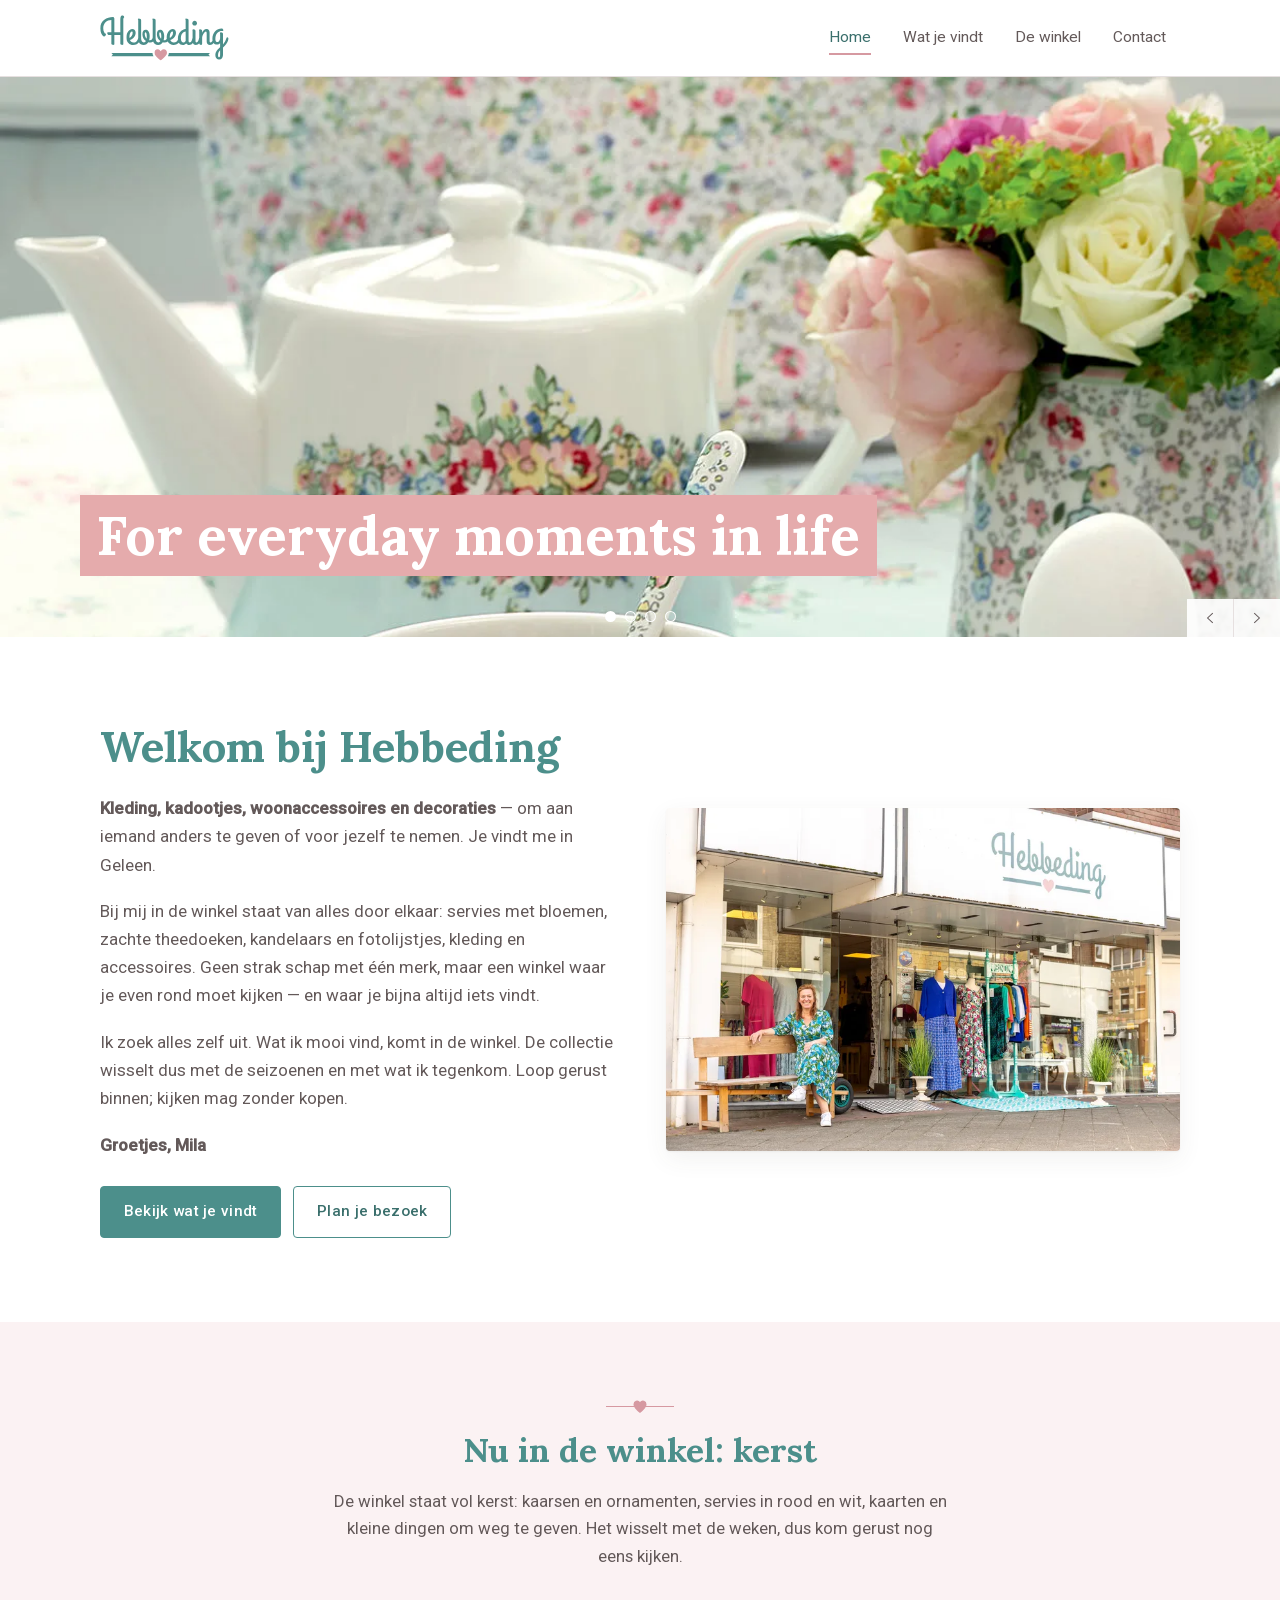
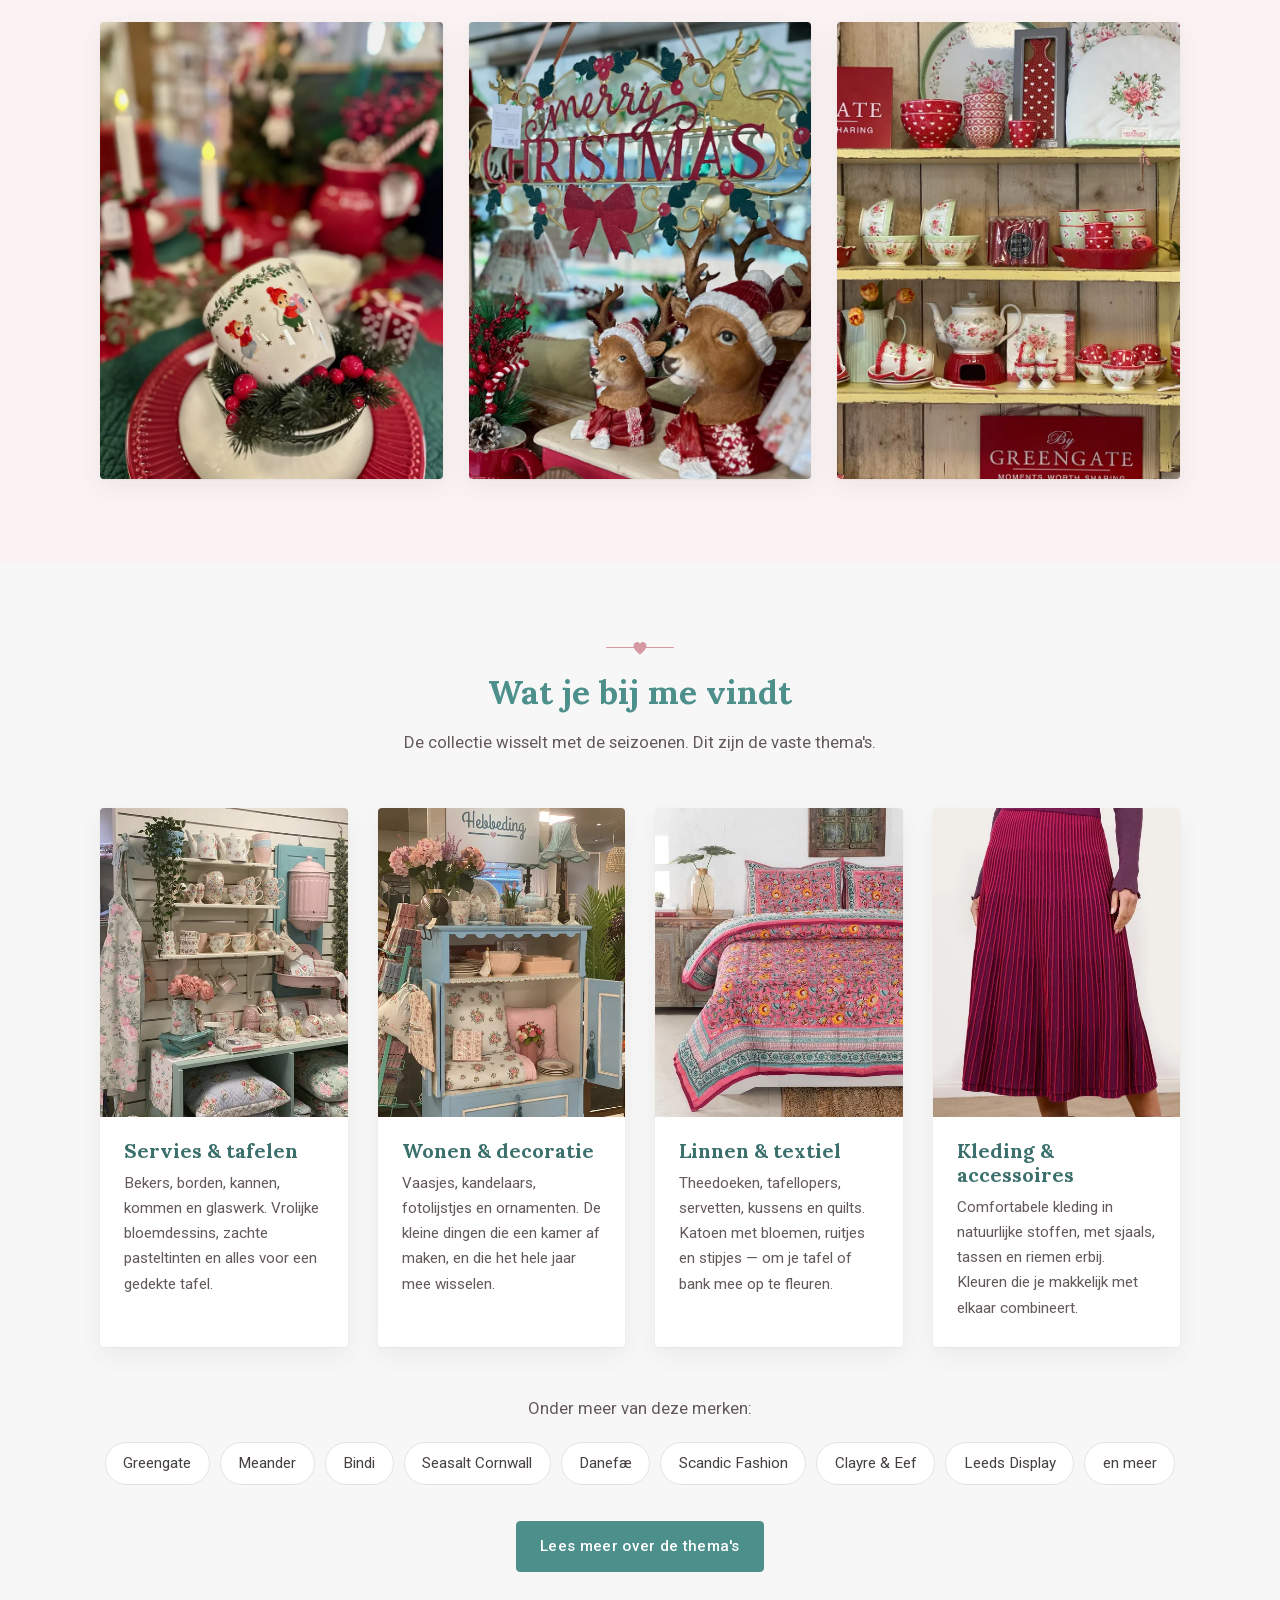
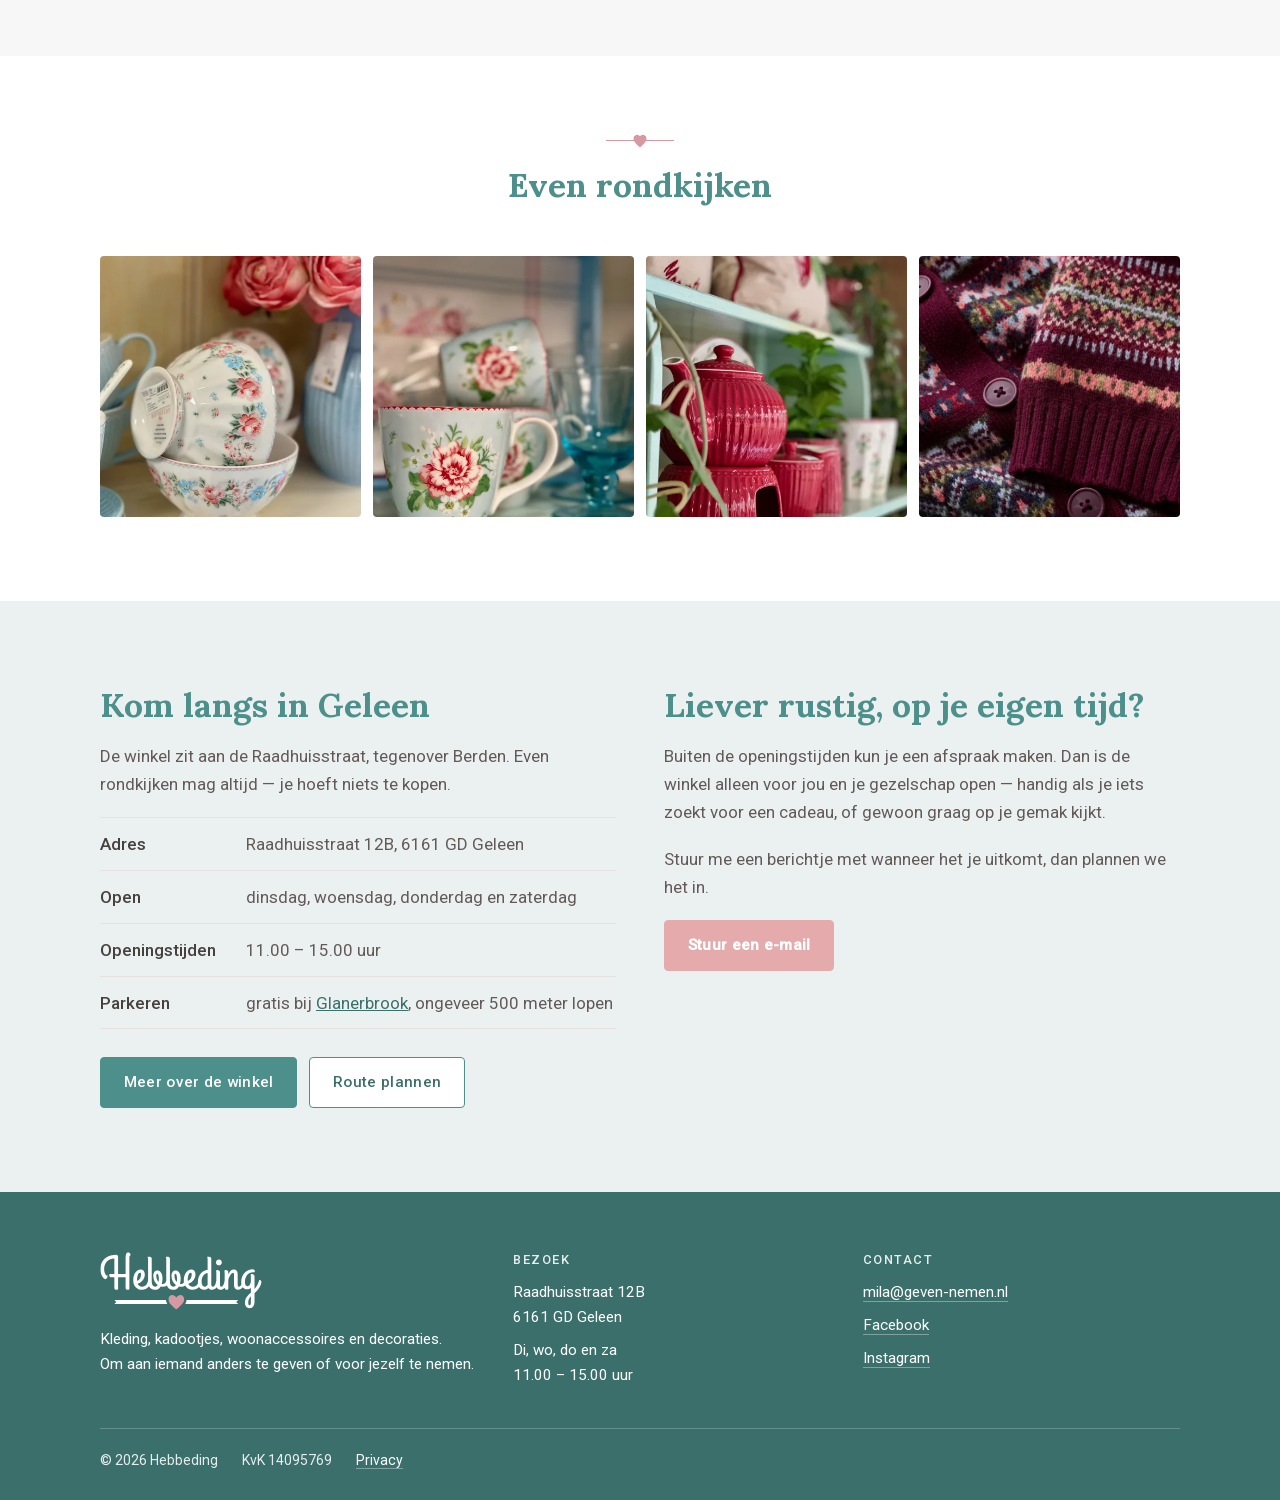
==== commit 13f483ab: "Seizoensfoto's vervangen is nu slepen-en-loslaten De drie foto's in het seizoensblok heten voortaan " ====
--- a/index.html
+++ b/index.html
@@ -150,15 +150,30 @@
   </section>
 
   <!-- ====================================================================
-       SEIZOENSBLOK — dit stuk wisselt mee met het jaar.
-
-       In het voorjaar aanpassen:
-       1. Verander de kop hieronder ("Nu in de winkel: kerst") en de tekst eronder.
-       2. Zet drie nieuwe foto's in assets/img/ en pas de drie <img>-regels aan:
-          de bestandsnaam, en de alt="..." (die beschrijft de foto voor wie
-          hem niet kan zien, en voor Google).
-       3. Wil je het blok tijdelijk weg? Knip dan de hele section hieronder uit
-          en bewaar hem in een apart bestand tot je hem weer nodig hebt.
+       SEIZOENSBLOK - dit stuk wisselt mee met het jaar. Nu staat het op kerst.
+
+       DE FOTO'S VERVANGEN
+       De drie foto's heten altijd seizoen-1.webp, seizoen-2.webp en
+       seizoen-3.webp. Je verandert dus niets aan de regels hieronder: je
+       vervangt de bestanden zelf in assets/img/. Upload drie nieuwe foto's
+       met precies die namen, en de site staat in het nieuwe seizoen.
+       Staan de oude foto's er daarna nog? Wacht tien minuten en ververs de
+       pagina; je browser houdt ze even vast.
+
+       DE VOORRAADKAST
+       In assets/img/seizoenen/ bewaren we de oude sets. De kerstfoto's staan
+       daar als kerst-1.webp tot kerst-3.webp. Zet je iets nieuws in de winkel,
+       kopieer die foto's dan ook even daarheen onder een eigen naam
+       (voorjaar-1.webp enzovoort), dan kun je ze later zo terugzetten.
+
+       WAT JE HIERONDER WEL AANPAST
+       1. De kop ("Nu in de winkel: kerst") en het tekstje eronder.
+       2. De drie alt="..." teksten. Die beschrijven wat er op de foto staat,
+          voor mensen die hem niet kunnen zien en voor Google. Nieuwe foto's
+          betekent dus ook nieuwe beschrijvingen.
+
+       Wil je het blok een tijdje helemaal niet tonen? Knip dan de hele
+       section hieronder uit en bewaar hem in een los bestand.
        ==================================================================== -->
   <section class="sectie sectie--roze" id="seizoen">
     <div class="wrap">
@@ -171,17 +186,11 @@
       </div>
 
       <div class="seizoen">
-        <img src="assets/img/kerst-1-800.webp"
-             srcset="assets/img/kerst-1-480.webp 480w, assets/img/kerst-1-800.webp 800w"
-             sizes="(min-width: 900px) 340px, 92vw" width="800" height="1067" loading="lazy"
+        <img src="assets/img/seizoen-1.webp" loading="lazy"
              alt="Gedekte kersttafel met kaarsen, dennengroen en een beker met een kerstkabouter">
-        <img src="assets/img/kerst-2-800.webp"
-             srcset="assets/img/kerst-2-480.webp 480w, assets/img/kerst-2-800.webp 800w"
-             sizes="(min-width: 900px) 340px, 92vw" width="800" height="1067" loading="lazy"
+        <img src="assets/img/seizoen-2.webp" loading="lazy"
              alt="Decoratiebord met Merry Christmas erop, met twee rendieren met kerstmutsen ervoor">
-        <img src="assets/img/kerst-3-800.webp"
-             srcset="assets/img/kerst-3-480.webp 480w, assets/img/kerst-3-800.webp 800w"
-             sizes="(min-width: 900px) 340px, 92vw" width="800" height="1067" loading="lazy"
+        <img src="assets/img/seizoen-3.webp" loading="lazy"
              alt="Schap met rood-wit servies van Greengate: kommen, bekers en een theepot">
       </div>
     </div>
